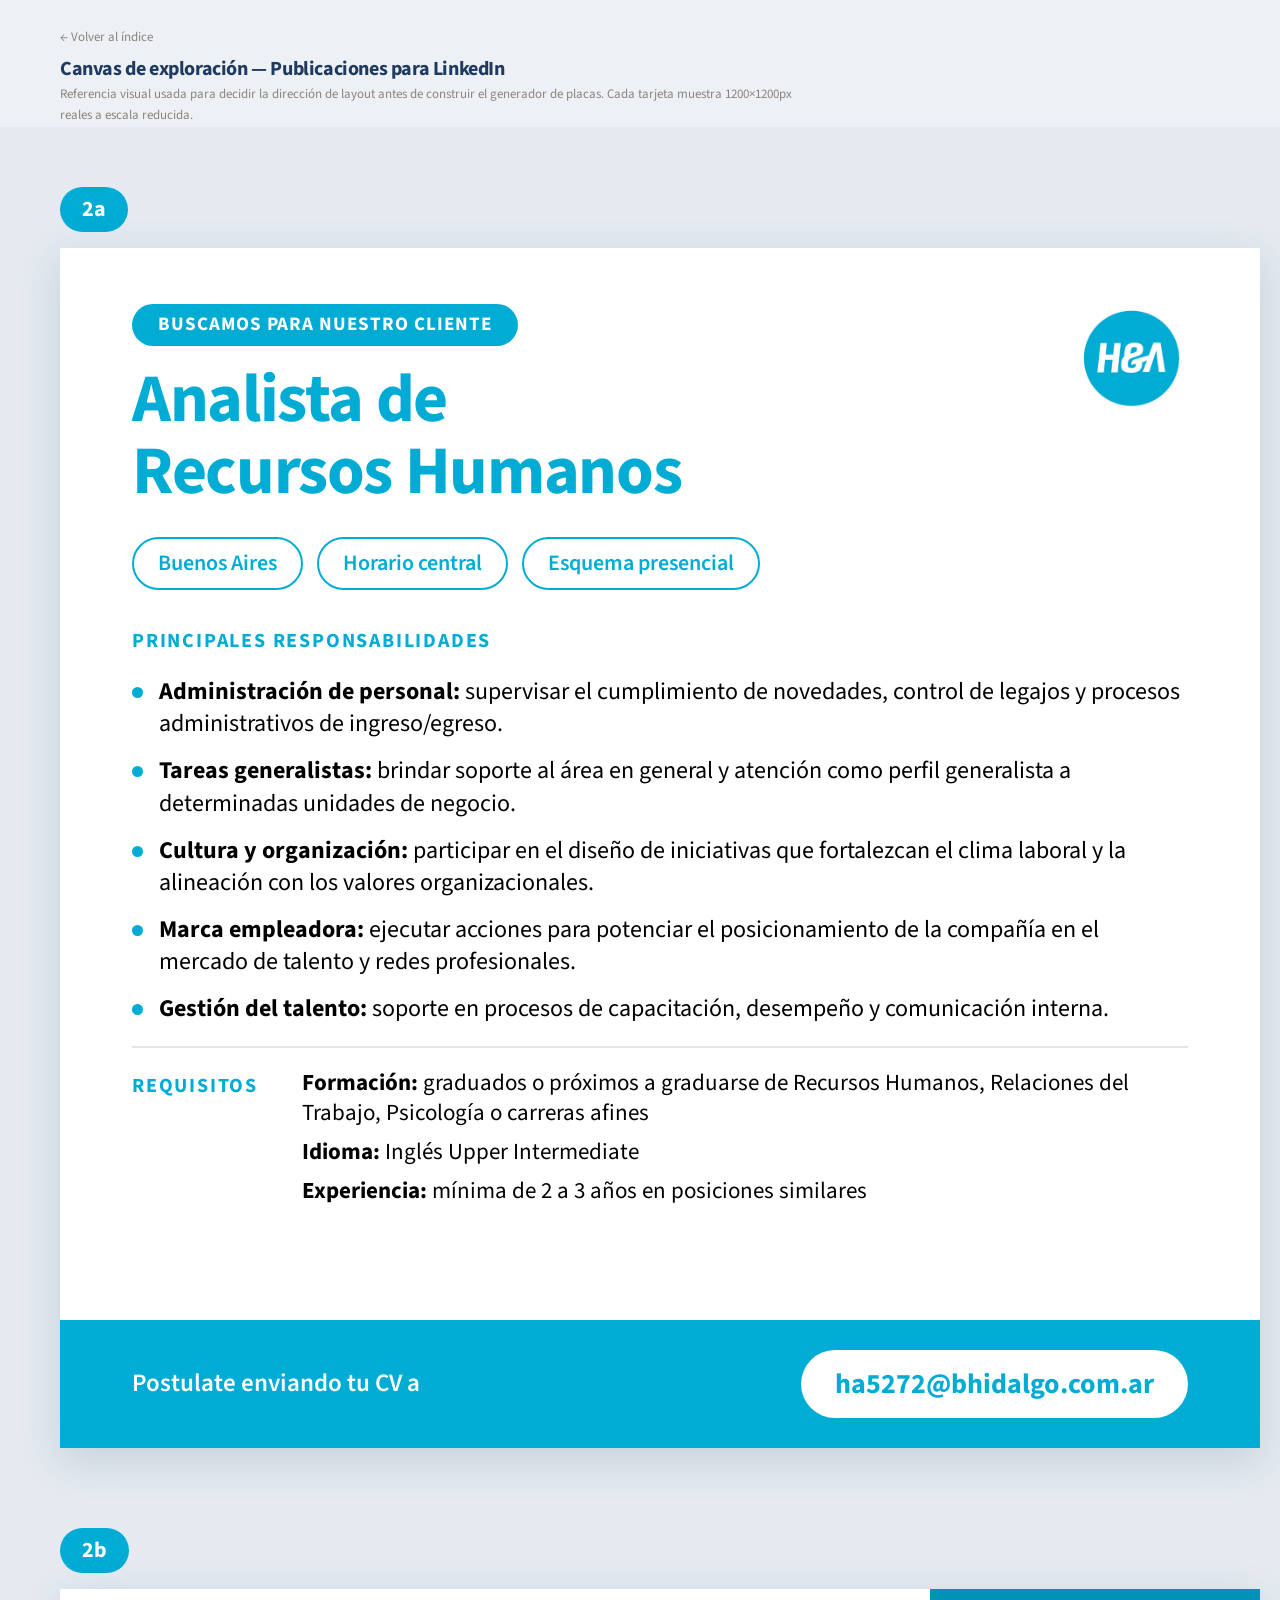
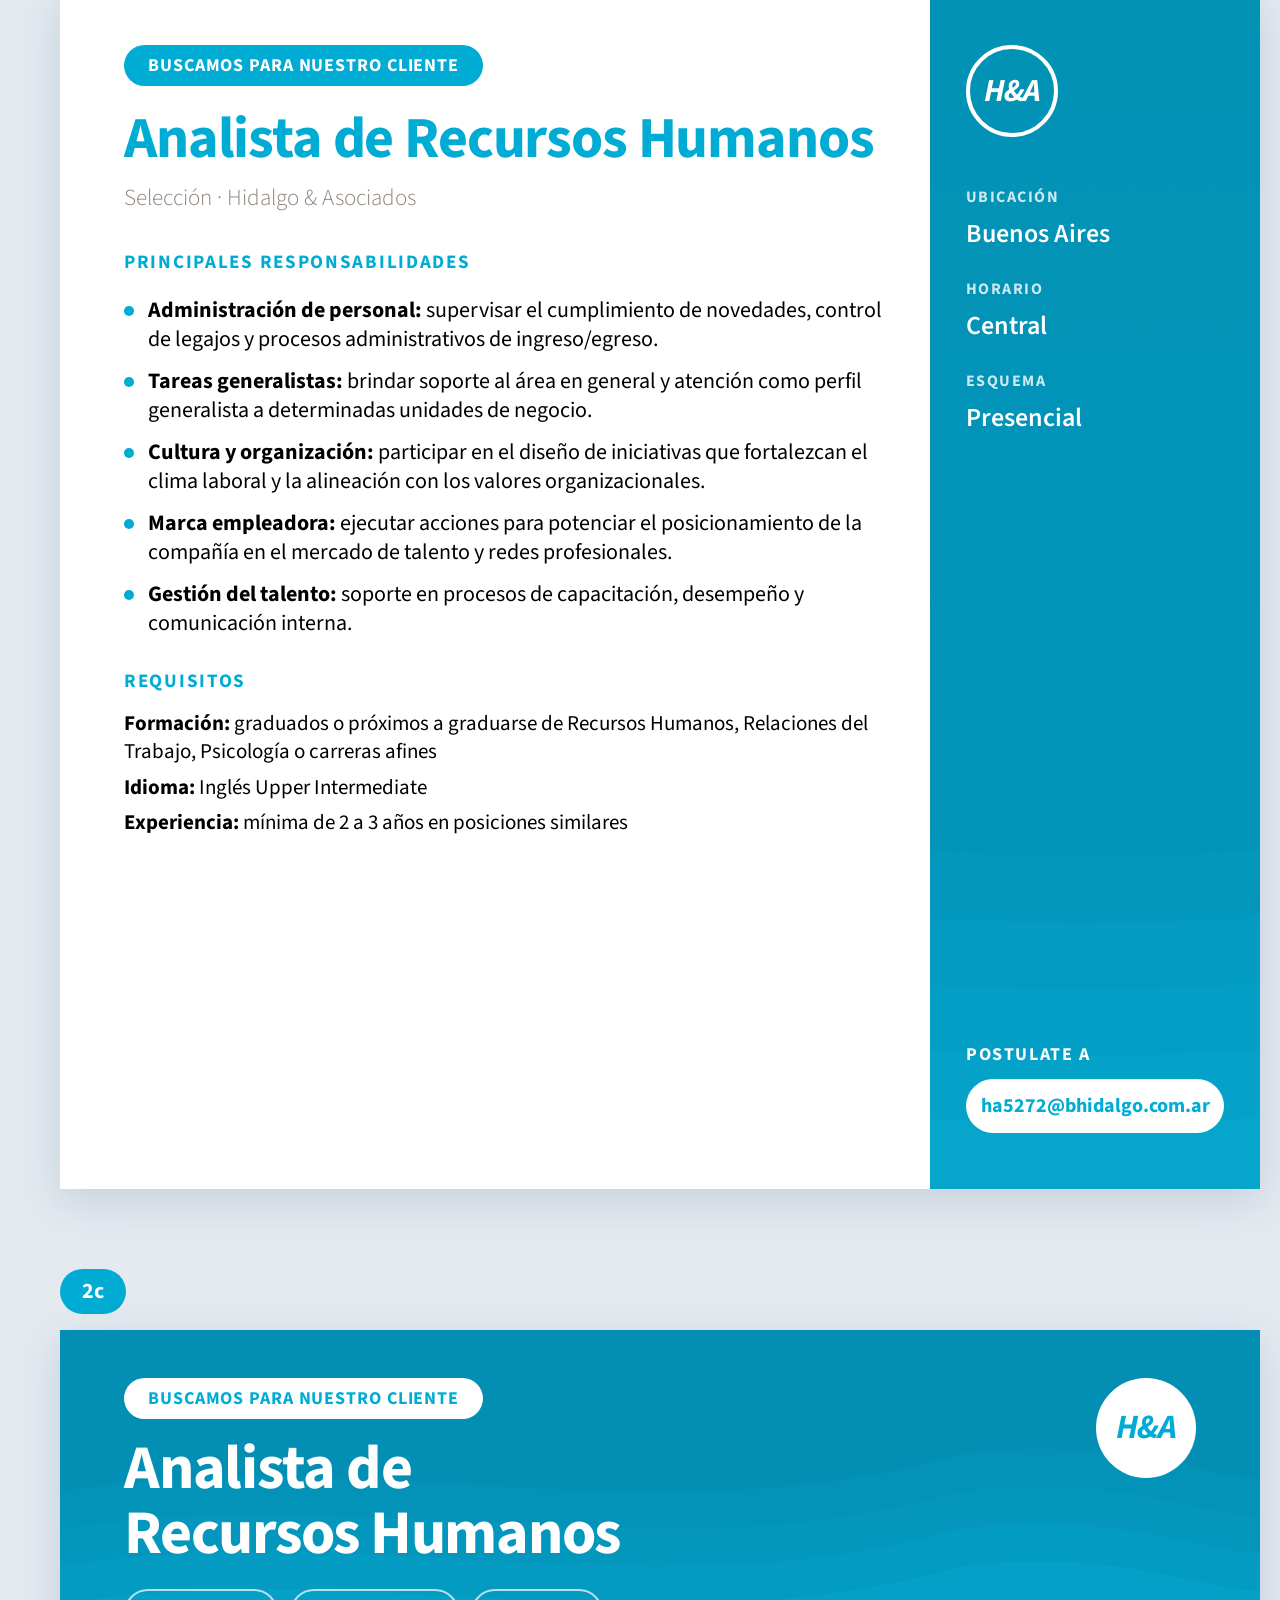
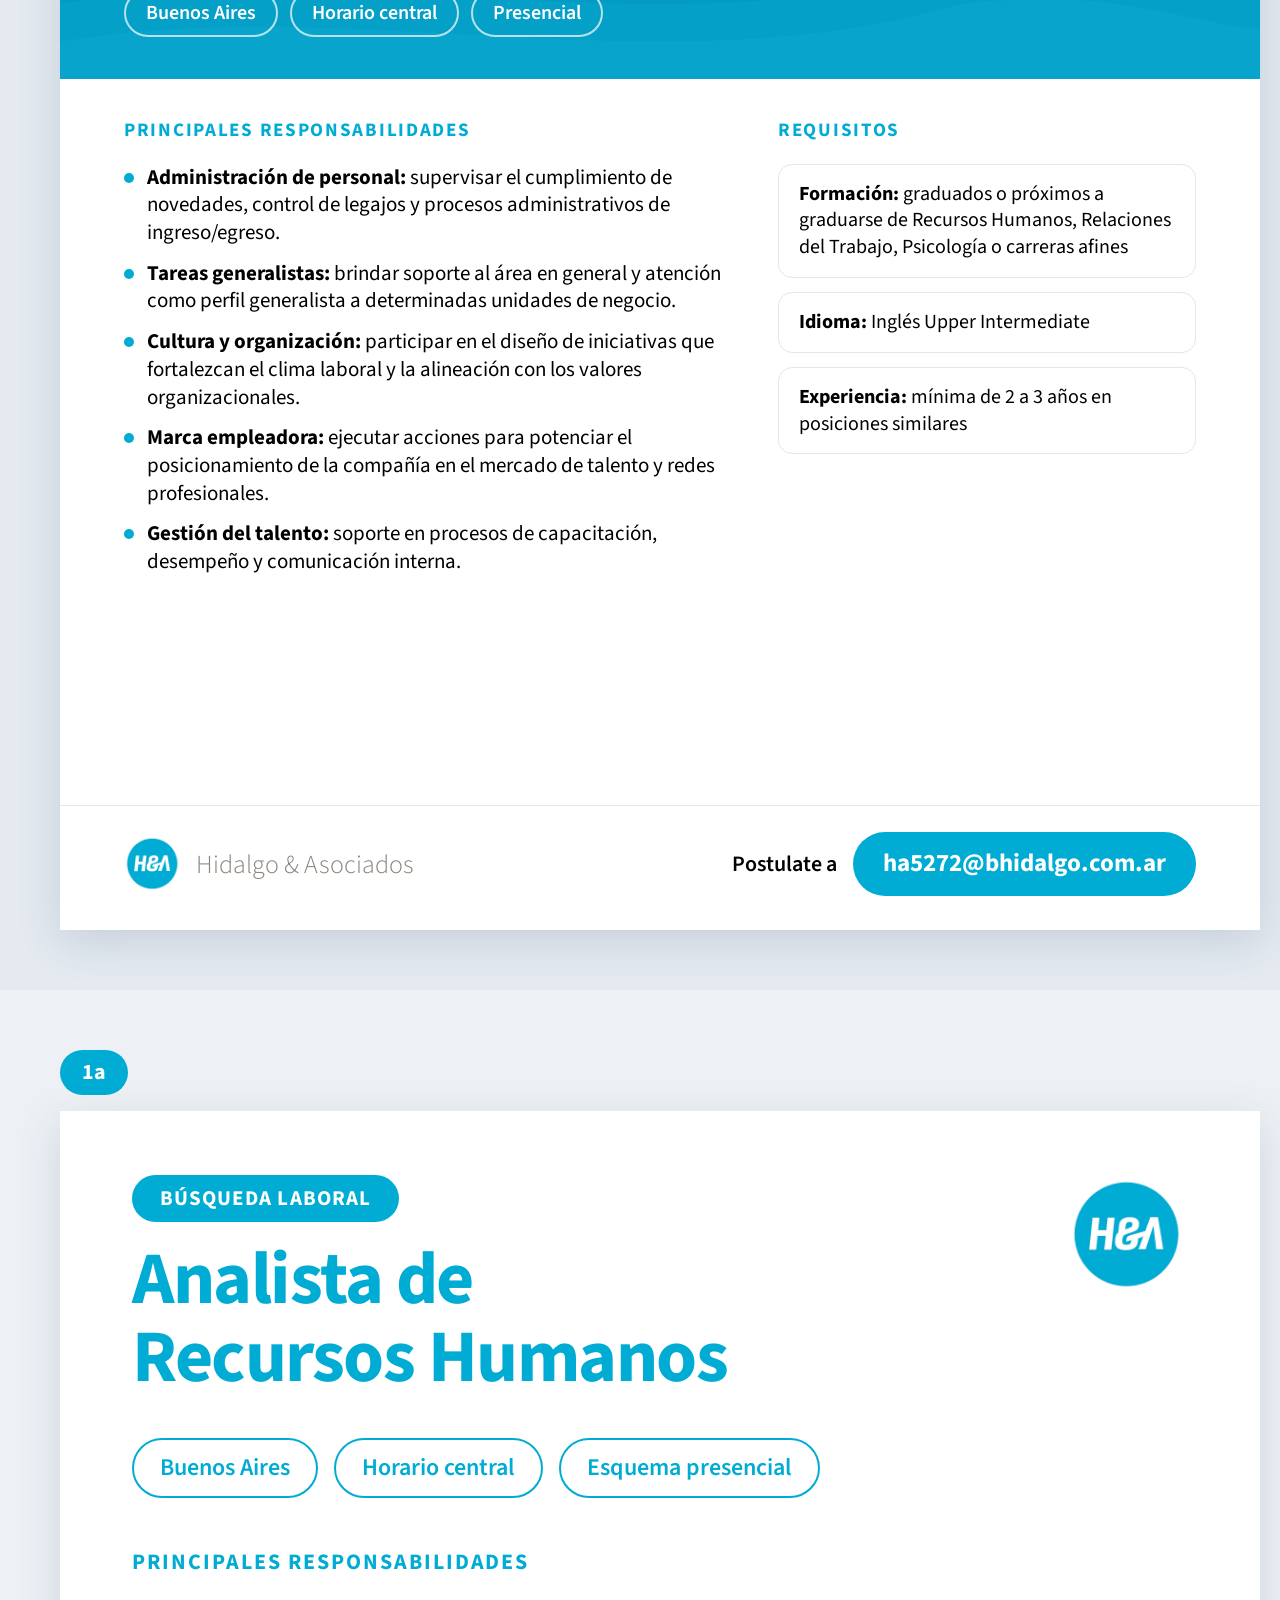
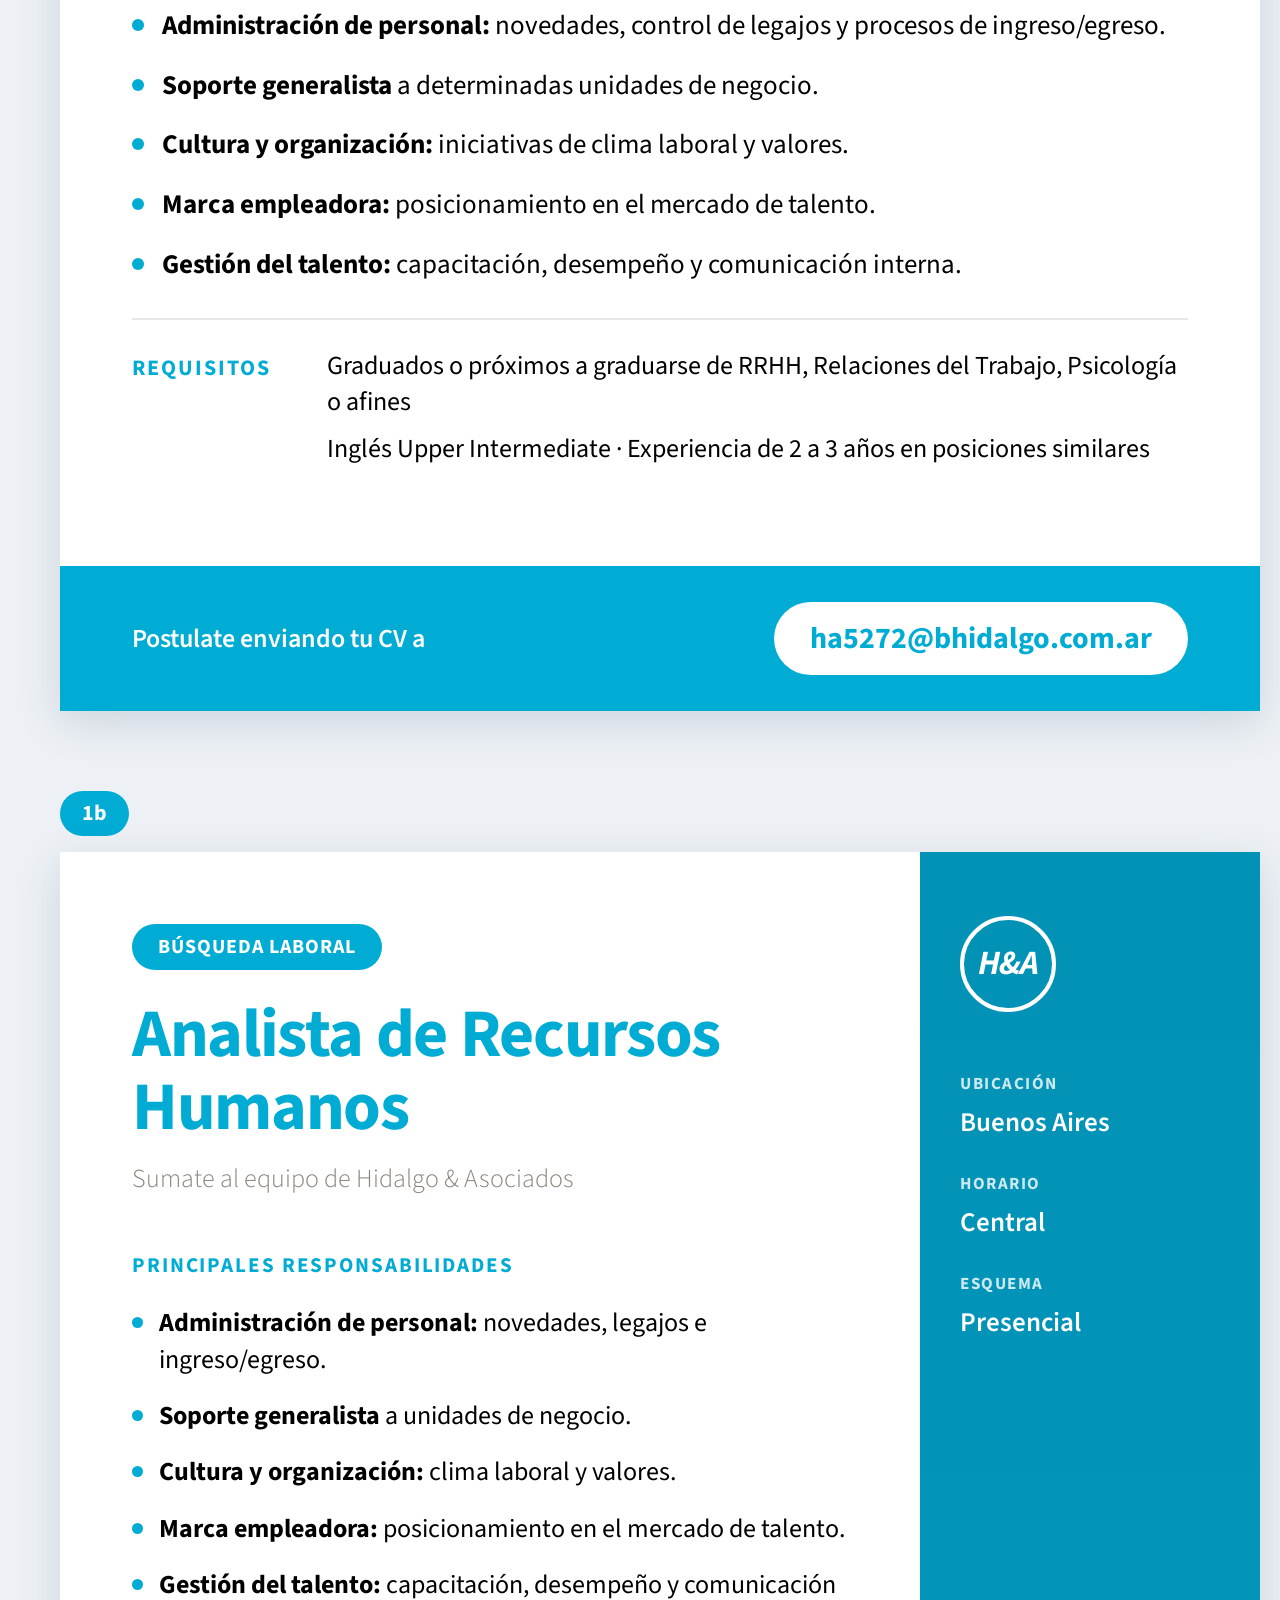
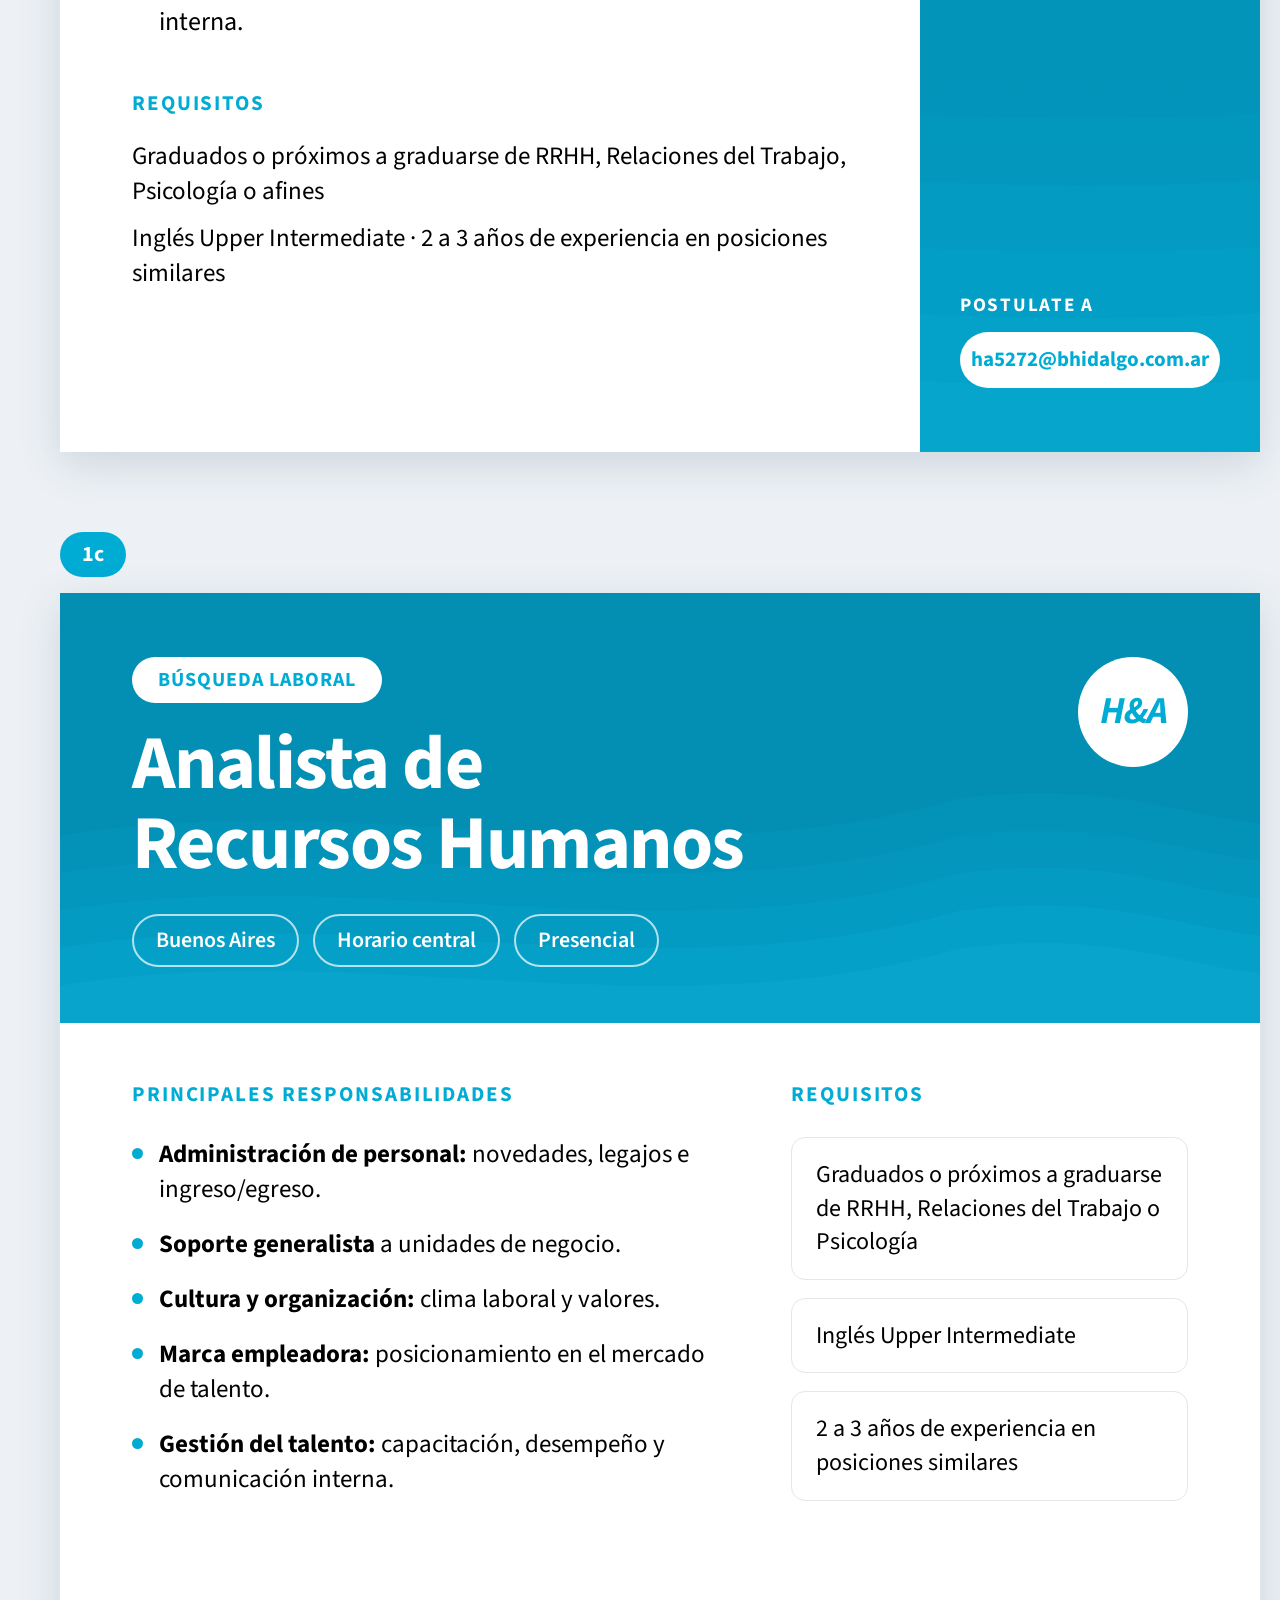
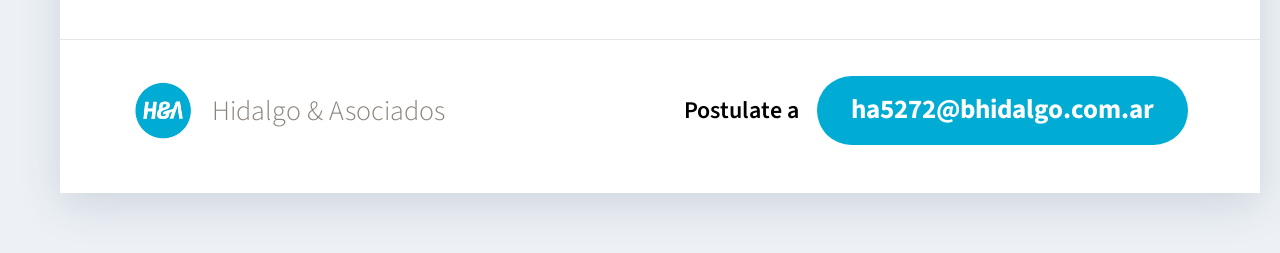
==== publicaciones-linkedin.html @ 6f61292d "Add búsquedas HYA LinkedIn placa generator and design handoff Rebuild the .dc.html design-handoff pr" ====
<!DOCTYPE html>
<html lang="es">
<head>
<meta charset="utf-8">
<meta name="viewport" content="width=device-width, initial-scale=1">
<title>Publicaciones LinkedIn · Referencia visual · Hidalgo &amp; Asociados</title>
<link rel="stylesheet" href="_ds/colors_and_type.css">
<style>
  body { background: #EDF1F5; }
  .page-header { padding: 24px 60px 0 60px; font-family: 'Source Sans Pro', Arial, sans-serif; }
  .page-header a { font-size: 13px; color: #8C837B; text-decoration: none; }
  .page-header a:hover { color: #00ACD4; }
  .page-header h1 { font-size: 20px; font-weight: 700; color: #1E3A5F; margin-top: 10px; }
  .page-header p { font-size: 13px; color: #8C837B; margin-top: 4px; max-width: 760px; }
</style>
</head>
<body>
<div class="page-header">
  <a href="index.html">&larr; Volver al índice</a>
  <h1>Canvas de exploración — Publicaciones para LinkedIn</h1>
  <p>Referencia visual usada para decidir la dirección de layout antes de construir el <a href="generador-de-placas.html">generador de placas</a>. Cada tarjeta muestra 1200×1200px reales a escala reducida.</p>
</div>
<section data-screen-label="Turno 2 — Contenido completo" style="display:flex; flex-wrap:wrap; gap:80px; padding:60px; align-items:flex-start; background:#E4EAF0;">

  <!-- ═══════════ OPCIÓN 2a — Clásica blanca, contenido completo ═══════════ -->
  <div id="2a" style="display:flex; flex-direction:column; gap:16px;">
    <a href="#2a" style="display:inline-flex; align-self:flex-start; background:#00ACD4; color:#FFFFFF; font-family:'Source Sans Pro',Arial,sans-serif; font-weight:700; font-size:22px; padding:6px 22px; border-radius:9999px; text-decoration:none;">2a</a>
    <div data-screen-label="Opción 2a" style="width:1200px; height:1200px; background:#FFFFFF; position:relative; overflow:hidden; font-family:'Source Sans Pro',Arial,sans-serif; box-shadow:0 12px 40px rgba(30,58,95,0.15); display:flex; flex-direction:column;">
      <div style="padding:56px 72px 0 72px; display:flex; justify-content:space-between; align-items:flex-start;">
        <div style="display:flex; flex-direction:column; gap:18px;">
          <div style="display:inline-flex; align-self:flex-start; background:#00ACD4; color:#FFFFFF; border-radius:9999px; padding:7px 26px; font-size:19px; font-weight:700; letter-spacing:0.05em; text-transform:uppercase;">Buscamos para nuestro cliente</div>
          <div style="font-size:68px; font-weight:700; line-height:1.05; letter-spacing:-0.02em; color:#00ACD4;">Analista de<br>Recursos Humanos</div>
        </div>
        <img src="assets/logo-consultora.png" alt="H&amp;A" style="width:110px; height:110px;">
      </div>
      <div style="margin:30px 72px 0 72px; display:flex; gap:14px;">
        <div style="border:2px solid #00ACD4; color:#00ACD4; border-radius:9999px; padding:8px 24px; font-size:22px; font-weight:600;">Buenos Aires</div>
        <div style="border:2px solid #00ACD4; color:#00ACD4; border-radius:9999px; padding:8px 24px; font-size:22px; font-weight:600;">Horario central</div>
        <div style="border:2px solid #00ACD4; color:#00ACD4; border-radius:9999px; padding:8px 24px; font-size:22px; font-weight:600;">Esquema presencial</div>
      </div>
      <div style="flex:1; padding:36px 72px 0 72px; display:flex; flex-direction:column; gap:20px;">
        <div style="font-size:20px; font-weight:700; text-transform:uppercase; letter-spacing:0.09em; color:#00ACD4;">Principales responsabilidades</div>
        <div style="display:flex; flex-direction:column; gap:15px; font-size:24px; line-height:1.34; color:#000000;">
          <div style="display:flex; gap:16px;"><div style="width:11px; height:11px; border-radius:50%; background:#00ACD4; margin-top:11px; flex-shrink:0;"></div><div><strong>Administración de personal:</strong> supervisar el cumplimiento de novedades, control de legajos y procesos administrativos de ingreso/egreso.</div></div>
          <div style="display:flex; gap:16px;"><div style="width:11px; height:11px; border-radius:50%; background:#00ACD4; margin-top:11px; flex-shrink:0;"></div><div><strong>Tareas generalistas:</strong> brindar soporte al área en general y atención como perfil generalista a determinadas unidades de negocio.</div></div>
          <div style="display:flex; gap:16px;"><div style="width:11px; height:11px; border-radius:50%; background:#00ACD4; margin-top:11px; flex-shrink:0;"></div><div><strong>Cultura y organización:</strong> participar en el diseño de iniciativas que fortalezcan el clima laboral y la alineación con los valores organizacionales.</div></div>
          <div style="display:flex; gap:16px;"><div style="width:11px; height:11px; border-radius:50%; background:#00ACD4; margin-top:11px; flex-shrink:0;"></div><div><strong>Marca empleadora:</strong> ejecutar acciones para potenciar el posicionamiento de la compañía en el mercado de talento y redes profesionales.</div></div>
          <div style="display:flex; gap:16px;"><div style="width:11px; height:11px; border-radius:50%; background:#00ACD4; margin-top:11px; flex-shrink:0;"></div><div><strong>Gestión del talento:</strong> soporte en procesos de capacitación, desempeño y comunicación interna.</div></div>
        </div>
        <div style="height:2px; background:#E7E6E6;"></div>
        <div style="display:flex; gap:44px;">
          <div style="font-size:20px; font-weight:700; text-transform:uppercase; letter-spacing:0.09em; color:#00ACD4; padding-top:3px; flex-shrink:0;">Requisitos</div>
          <div style="display:flex; flex-direction:column; gap:8px; font-size:23px; line-height:1.34; color:#000000;">
            <div><strong>Formación:</strong> graduados o próximos a graduarse de Recursos Humanos, Relaciones del Trabajo, Psicología o carreras afines</div>
            <div><strong>Idioma:</strong> Inglés Upper Intermediate</div>
            <div><strong>Experiencia:</strong> mínima de 2 a 3 años en posiciones similares</div>
          </div>
        </div>
      </div>
      <div style="background:#00ACD4; padding:30px 72px; display:flex; justify-content:space-between; align-items:center; margin-top:28px;">
        <div style="color:#FFFFFF; font-size:25px; font-weight:600;">Postulate enviando tu CV a</div>
        <div style="background:#FFFFFF; color:#00ACD4; border-radius:9999px; padding:13px 34px; font-size:28px; font-weight:700;">ha5272@bhidalgo.com.ar</div>
      </div>
    </div>
  </div>

  <!-- ═══════════ OPCIÓN 2b — Panel lateral celeste, contenido completo ═══════════ -->
  <div id="2b" style="display:flex; flex-direction:column; gap:16px;">
    <a href="#2b" style="display:inline-flex; align-self:flex-start; background:#00ACD4; color:#FFFFFF; font-family:'Source Sans Pro',Arial,sans-serif; font-weight:700; font-size:22px; padding:6px 22px; border-radius:9999px; text-decoration:none;">2b</a>
    <div data-screen-label="Opción 2b" style="width:1200px; height:1200px; background:#FFFFFF; position:relative; overflow:hidden; font-family:'Source Sans Pro',Arial,sans-serif; box-shadow:0 12px 40px rgba(30,58,95,0.15); display:flex;">
      <div style="flex:1; padding:56px 48px 52px 64px; display:flex; flex-direction:column;">
        <div style="display:inline-flex; align-self:flex-start; background:#00ACD4; color:#FFFFFF; border-radius:9999px; padding:7px 24px; font-size:18px; font-weight:700; letter-spacing:0.05em; text-transform:uppercase;">Buscamos para nuestro cliente</div>
        <div style="font-size:58px; font-weight:700; line-height:1.08; letter-spacing:-0.02em; color:#00ACD4; margin-top:22px;">Analista de Recursos Humanos</div>
        <div style="font-size:23px; font-weight:300; color:#8C837B; margin-top:10px;">Selección · Hidalgo &amp; Asociados</div>
        <div style="font-size:19px; font-weight:700; text-transform:uppercase; letter-spacing:0.09em; color:#00ACD4; margin-top:34px;">Principales responsabilidades</div>
        <div style="display:flex; flex-direction:column; gap:13px; font-size:22px; line-height:1.32; color:#000000; margin-top:18px;">
          <div style="display:flex; gap:14px;"><div style="width:10px; height:10px; border-radius:50%; background:#00ACD4; margin-top:10px; flex-shrink:0;"></div><div><strong>Administración de personal:</strong> supervisar el cumplimiento de novedades, control de legajos y procesos administrativos de ingreso/egreso.</div></div>
          <div style="display:flex; gap:14px;"><div style="width:10px; height:10px; border-radius:50%; background:#00ACD4; margin-top:10px; flex-shrink:0;"></div><div><strong>Tareas generalistas:</strong> brindar soporte al área en general y atención como perfil generalista a determinadas unidades de negocio.</div></div>
          <div style="display:flex; gap:14px;"><div style="width:10px; height:10px; border-radius:50%; background:#00ACD4; margin-top:10px; flex-shrink:0;"></div><div><strong>Cultura y organización:</strong> participar en el diseño de iniciativas que fortalezcan el clima laboral y la alineación con los valores organizacionales.</div></div>
          <div style="display:flex; gap:14px;"><div style="width:10px; height:10px; border-radius:50%; background:#00ACD4; margin-top:10px; flex-shrink:0;"></div><div><strong>Marca empleadora:</strong> ejecutar acciones para potenciar el posicionamiento de la compañía en el mercado de talento y redes profesionales.</div></div>
          <div style="display:flex; gap:14px;"><div style="width:10px; height:10px; border-radius:50%; background:#00ACD4; margin-top:10px; flex-shrink:0;"></div><div><strong>Gestión del talento:</strong> soporte en procesos de capacitación, desempeño y comunicación interna.</div></div>
        </div>
        <div style="font-size:19px; font-weight:700; text-transform:uppercase; letter-spacing:0.09em; color:#00ACD4; margin-top:30px;">Requisitos</div>
        <div style="display:flex; flex-direction:column; gap:8px; font-size:21px; line-height:1.32; color:#000000; margin-top:14px;">
          <div><strong>Formación:</strong> graduados o próximos a graduarse de Recursos Humanos, Relaciones del Trabajo, Psicología o carreras afines</div>
          <div><strong>Idioma:</strong> Inglés Upper Intermediate</div>
          <div><strong>Experiencia:</strong> mínima de 2 a 3 años en posiciones similares</div>
        </div>
      </div>
      <div style="width:330px; background:#00ACD4; position:relative; display:flex; flex-direction:column; padding:56px 36px; color:#FFFFFF;">
        <div style="position:absolute; inset:0; background-image:url('assets/bg-olas-apiladas.png'); background-size:cover; background-position:center; opacity:0.18;"></div>
        <div style="position:relative; display:flex; flex-direction:column; gap:32px; flex:1;">
          <div style="width:92px; height:92px; border-radius:50%; border:4px solid #FFFFFF; display:flex; align-items:center; justify-content:center; font-weight:700; font-style:italic; font-size:32px; letter-spacing:-1px;">H&amp;A</div>
          <div style="display:flex; flex-direction:column; gap:24px; margin-top:16px;">
            <div><div style="font-size:16px; font-weight:700; text-transform:uppercase; letter-spacing:0.09em; opacity:0.8;">Ubicación</div><div style="font-size:26px; font-weight:600; margin-top:5px;">Buenos Aires</div></div>
            <div><div style="font-size:16px; font-weight:700; text-transform:uppercase; letter-spacing:0.09em; opacity:0.8;">Horario</div><div style="font-size:26px; font-weight:600; margin-top:5px;">Central</div></div>
            <div><div style="font-size:16px; font-weight:700; text-transform:uppercase; letter-spacing:0.09em; opacity:0.8;">Esquema</div><div style="font-size:26px; font-weight:600; margin-top:5px;">Presencial</div></div>
          </div>
          <div style="margin-top:auto; display:flex; flex-direction:column; gap:11px;">
            <div style="font-size:18px; font-weight:700; text-transform:uppercase; letter-spacing:0.09em;">Postulate a</div>
            <div style="background:#FFFFFF; color:#00ACD4; border-radius:9999px; padding:12px 6px; font-size:20px; font-weight:700; text-align:center;">ha5272@bhidalgo.com.ar</div>
          </div>
        </div>
      </div>
    </div>
  </div>

  <!-- ═══════════ OPCIÓN 2c — Hero celeste, contenido completo ═══════════ -->
  <div id="2c" style="display:flex; flex-direction:column; gap:16px;">
    <a href="#2c" style="display:inline-flex; align-self:flex-start; background:#00ACD4; color:#FFFFFF; font-family:'Source Sans Pro',Arial,sans-serif; font-weight:700; font-size:22px; padding:6px 22px; border-radius:9999px; text-decoration:none;">2c</a>
    <div data-screen-label="Opción 2c" style="width:1200px; height:1200px; background:#FFFFFF; position:relative; overflow:hidden; font-family:'Source Sans Pro',Arial,sans-serif; box-shadow:0 12px 40px rgba(30,58,95,0.15); display:flex; flex-direction:column;">
      <div style="background:#00ACD4; position:relative; padding:48px 64px 42px 64px; color:#FFFFFF; overflow:hidden;">
        <div style="position:absolute; inset:0; background-image:url('assets/bg-olas-apiladas.png'); background-size:cover; background-position:center bottom; opacity:0.22;"></div>
        <div style="position:relative; display:flex; justify-content:space-between; align-items:flex-start;">
          <div style="display:flex; flex-direction:column; gap:18px;">
            <div style="display:inline-flex; align-self:flex-start; background:#FFFFFF; color:#00ACD4; border-radius:9999px; padding:7px 24px; font-size:18px; font-weight:700; letter-spacing:0.05em; text-transform:uppercase;">Buscamos para nuestro cliente</div>
            <div style="font-size:62px; font-weight:700; line-height:1.05; letter-spacing:-0.02em;">Analista de<br>Recursos Humanos</div>
            <div style="display:flex; gap:12px; margin-top:4px;">
              <div style="border:2px solid rgba(255,255,255,0.7); border-radius:9999px; padding:7px 20px; font-size:20px; font-weight:600;">Buenos Aires</div>
              <div style="border:2px solid rgba(255,255,255,0.7); border-radius:9999px; padding:7px 20px; font-size:20px; font-weight:600;">Horario central</div>
              <div style="border:2px solid rgba(255,255,255,0.7); border-radius:9999px; padding:7px 20px; font-size:20px; font-weight:600;">Presencial</div>
            </div>
          </div>
          <div style="width:100px; height:100px; border-radius:50%; background:#FFFFFF; display:flex; align-items:center; justify-content:center; color:#00ACD4; font-weight:700; font-style:italic; font-size:34px; letter-spacing:-1px; flex-shrink:0;">H&amp;A</div>
        </div>
      </div>
      <div style="flex:1; padding:38px 64px 0 64px; display:grid; grid-template-columns:1.45fr 1fr; gap:48px;">
        <div>
          <div style="font-size:19px; font-weight:700; text-transform:uppercase; letter-spacing:0.09em; color:#00ACD4;">Principales responsabilidades</div>
          <div style="display:flex; flex-direction:column; gap:13px; font-size:21px; line-height:1.32; color:#000000; margin-top:18px;">
            <div style="display:flex; gap:13px;"><div style="width:10px; height:10px; border-radius:50%; background:#00ACD4; margin-top:9px; flex-shrink:0;"></div><div><strong>Administración de personal:</strong> supervisar el cumplimiento de novedades, control de legajos y procesos administrativos de ingreso/egreso.</div></div>
            <div style="display:flex; gap:13px;"><div style="width:10px; height:10px; border-radius:50%; background:#00ACD4; margin-top:9px; flex-shrink:0;"></div><div><strong>Tareas generalistas:</strong> brindar soporte al área en general y atención como perfil generalista a determinadas unidades de negocio.</div></div>
            <div style="display:flex; gap:13px;"><div style="width:10px; height:10px; border-radius:50%; background:#00ACD4; margin-top:9px; flex-shrink:0;"></div><div><strong>Cultura y organización:</strong> participar en el diseño de iniciativas que fortalezcan el clima laboral y la alineación con los valores organizacionales.</div></div>
            <div style="display:flex; gap:13px;"><div style="width:10px; height:10px; border-radius:50%; background:#00ACD4; margin-top:9px; flex-shrink:0;"></div><div><strong>Marca empleadora:</strong> ejecutar acciones para potenciar el posicionamiento de la compañía en el mercado de talento y redes profesionales.</div></div>
            <div style="display:flex; gap:13px;"><div style="width:10px; height:10px; border-radius:50%; background:#00ACD4; margin-top:9px; flex-shrink:0;"></div><div><strong>Gestión del talento:</strong> soporte en procesos de capacitación, desempeño y comunicación interna.</div></div>
          </div>
        </div>
        <div style="display:flex; flex-direction:column;">
          <div style="font-size:19px; font-weight:700; text-transform:uppercase; letter-spacing:0.09em; color:#00ACD4;">Requisitos</div>
          <div style="display:flex; flex-direction:column; gap:14px; font-size:20px; line-height:1.34; color:#000000; margin-top:18px;">
            <div style="border:1px solid #E7E6E6; border-radius:14px; padding:16px 20px;"><strong>Formación:</strong> graduados o próximos a graduarse de Recursos Humanos, Relaciones del Trabajo, Psicología o carreras afines</div>
            <div style="border:1px solid #E7E6E6; border-radius:14px; padding:16px 20px;"><strong>Idioma:</strong> Inglés Upper Intermediate</div>
            <div style="border:1px solid #E7E6E6; border-radius:14px; padding:16px 20px;"><strong>Experiencia:</strong> mínima de 2 a 3 años en posiciones similares</div>
          </div>
        </div>
      </div>
      <div style="padding:26px 64px 34px 64px; display:flex; justify-content:space-between; align-items:center; border-top:1px solid #E7E6E6; margin-top:28px;">
        <div style="display:flex; align-items:center; gap:14px;">
          <img src="assets/logo-consultora.png" alt="H&amp;A" style="width:58px; height:58px;">
          <div style="font-weight:300; font-size:26px; color:#8C837B;">Hidalgo &amp; Asociados</div>
        </div>
        <div style="display:flex; align-items:center; gap:16px;">
          <div style="font-size:22px; font-weight:600; color:#000000;">Postulate a</div>
          <div style="background:#00ACD4; color:#FFFFFF; border-radius:9999px; padding:13px 30px; font-size:25px; font-weight:700;">ha5272@bhidalgo.com.ar</div>
        </div>
      </div>
    </div>
  </div>

</section>

<section data-screen-label="Turno 1 — Analista de RRHH" style="display:flex; flex-wrap:wrap; gap:80px; padding:60px; align-items:flex-start; background:#EDF1F5;">

  <!-- ═══════════ OPCIÓN 1a — Clásica blanca (Layout L2) ═══════════ -->
  <div id="1a" style="display:flex; flex-direction:column; gap:16px;">
    <a href="#1a" style="display:inline-flex; align-self:flex-start; background:#00ACD4; color:#FFFFFF; font-family:'Source Sans Pro',Arial,sans-serif; font-weight:700; font-size:22px; padding:6px 22px; border-radius:9999px; text-decoration:none;">1a</a>
    <div data-screen-label="Opción 1a" style="width:1200px; height:1200px; background:#FFFFFF; position:relative; overflow:hidden; font-family:'Source Sans Pro',Arial,sans-serif; box-shadow:0 12px 40px rgba(30,58,95,0.15); display:flex; flex-direction:column;">
      <!-- Header -->
      <div style="padding:64px 72px 0 72px; display:flex; justify-content:space-between; align-items:flex-start;">
        <div style="display:flex; flex-direction:column; gap:20px;">
          <div style="display:inline-flex; align-self:flex-start; background:#00ACD4; color:#FFFFFF; border-radius:9999px; padding:8px 28px; font-size:21px; font-weight:700; letter-spacing:0.05em; text-transform:uppercase;">Búsqueda laboral</div>
          <div style="font-size:74px; font-weight:700; line-height:1.05; letter-spacing:-0.02em; color:#00ACD4;">Analista de<br>Recursos Humanos</div>
        </div>
        <img src="assets/logo-consultora.png" alt="H&amp;A" style="width:120px; height:120px;">
      </div>
      <!-- Meta row -->
      <div style="margin:40px 72px 0 72px; display:flex; gap:16px;">
        <div style="border:2px solid #00ACD4; color:#00ACD4; border-radius:9999px; padding:10px 26px; font-size:24px; font-weight:600;">Buenos Aires</div>
        <div style="border:2px solid #00ACD4; color:#00ACD4; border-radius:9999px; padding:10px 26px; font-size:24px; font-weight:600;">Horario central</div>
        <div style="border:2px solid #00ACD4; color:#00ACD4; border-radius:9999px; padding:10px 26px; font-size:24px; font-weight:600;">Esquema presencial</div>
      </div>
      <!-- Body -->
      <div style="flex:1; padding:48px 72px 0 72px; display:flex; flex-direction:column; gap:28px;">
        <div style="font-size:22px; font-weight:700; text-transform:uppercase; letter-spacing:0.09em; color:#00ACD4;">Principales responsabilidades</div>
        <div style="display:flex; flex-direction:column; gap:22px; font-size:27px; line-height:1.4; color:#000000;">
          <div style="display:flex; gap:18px;"><div style="width:12px; height:12px; border-radius:50%; background:#00ACD4; margin-top:12px; flex-shrink:0;"></div><div><strong>Administración de personal:</strong> novedades, control de legajos y procesos de ingreso/egreso.</div></div>
          <div style="display:flex; gap:18px;"><div style="width:12px; height:12px; border-radius:50%; background:#00ACD4; margin-top:12px; flex-shrink:0;"></div><div><strong>Soporte generalista</strong> a determinadas unidades de negocio.</div></div>
          <div style="display:flex; gap:18px;"><div style="width:12px; height:12px; border-radius:50%; background:#00ACD4; margin-top:12px; flex-shrink:0;"></div><div><strong>Cultura y organización:</strong> iniciativas de clima laboral y valores.</div></div>
          <div style="display:flex; gap:18px;"><div style="width:12px; height:12px; border-radius:50%; background:#00ACD4; margin-top:12px; flex-shrink:0;"></div><div><strong>Marca empleadora:</strong> posicionamiento en el mercado de talento.</div></div>
          <div style="display:flex; gap:18px;"><div style="width:12px; height:12px; border-radius:50%; background:#00ACD4; margin-top:12px; flex-shrink:0;"></div><div><strong>Gestión del talento:</strong> capacitación, desempeño y comunicación interna.</div></div>
        </div>
        <div style="height:2px; background:#E7E6E6; margin-top:6px;"></div>
        <div style="display:flex; gap:56px;">
          <div style="font-size:22px; font-weight:700; text-transform:uppercase; letter-spacing:0.09em; color:#00ACD4; padding-top:4px; flex-shrink:0;">Requisitos</div>
          <div style="display:flex; flex-direction:column; gap:10px; font-size:26px; line-height:1.4; color:#000000;">
            <div>Graduados o próximos a graduarse de RRHH, Relaciones del Trabajo, Psicología o afines</div>
            <div>Inglés Upper Intermediate · Experiencia de 2 a 3 años en posiciones similares</div>
          </div>
        </div>
      </div>
      <!-- Footer -->
      <div style="background:#00ACD4; padding:36px 72px; display:flex; justify-content:space-between; align-items:center;">
        <div style="color:#FFFFFF; font-size:26px; font-weight:600;">Postulate enviando tu CV a</div>
        <div style="background:#FFFFFF; color:#00ACD4; border-radius:9999px; padding:14px 36px; font-size:30px; font-weight:700;">ha5272@bhidalgo.com.ar</div>
      </div>
    </div>
  </div>

  <!-- ═══════════ OPCIÓN 1b — Panel lateral celeste (Layout L4) ═══════════ -->
  <div id="1b" style="display:flex; flex-direction:column; gap:16px;">
    <a href="#1b" style="display:inline-flex; align-self:flex-start; background:#00ACD4; color:#FFFFFF; font-family:'Source Sans Pro',Arial,sans-serif; font-weight:700; font-size:22px; padding:6px 22px; border-radius:9999px; text-decoration:none;">1b</a>
    <div data-screen-label="Opción 1b" style="width:1200px; height:1200px; background:#FFFFFF; position:relative; overflow:hidden; font-family:'Source Sans Pro',Arial,sans-serif; box-shadow:0 12px 40px rgba(30,58,95,0.15); display:flex;">
      <!-- Columna contenido -->
      <div style="flex:1; padding:72px 56px 64px 72px; display:flex; flex-direction:column;">
        <div style="display:inline-flex; align-self:flex-start; background:#00ACD4; color:#FFFFFF; border-radius:9999px; padding:8px 26px; font-size:20px; font-weight:700; letter-spacing:0.05em; text-transform:uppercase;">Búsqueda laboral</div>
        <div style="font-size:68px; font-weight:700; line-height:1.08; letter-spacing:-0.02em; color:#00ACD4; margin-top:28px;">Analista de Recursos Humanos</div>
        <div style="font-size:26px; font-weight:300; color:#8C837B; margin-top:14px;">Sumate al equipo de Hidalgo &amp; Asociados</div>
        <div style="font-size:21px; font-weight:700; text-transform:uppercase; letter-spacing:0.09em; color:#00ACD4; margin-top:52px;">Principales responsabilidades</div>
        <div style="display:flex; flex-direction:column; gap:20px; font-size:26px; line-height:1.4; color:#000000; margin-top:24px;">
          <div style="display:flex; gap:16px;"><div style="width:11px; height:11px; border-radius:50%; background:#00ACD4; margin-top:12px; flex-shrink:0;"></div><div><strong>Administración de personal:</strong> novedades, legajos e ingreso/egreso.</div></div>
          <div style="display:flex; gap:16px;"><div style="width:11px; height:11px; border-radius:50%; background:#00ACD4; margin-top:12px; flex-shrink:0;"></div><div><strong>Soporte generalista</strong> a unidades de negocio.</div></div>
          <div style="display:flex; gap:16px;"><div style="width:11px; height:11px; border-radius:50%; background:#00ACD4; margin-top:12px; flex-shrink:0;"></div><div><strong>Cultura y organización:</strong> clima laboral y valores.</div></div>
          <div style="display:flex; gap:16px;"><div style="width:11px; height:11px; border-radius:50%; background:#00ACD4; margin-top:12px; flex-shrink:0;"></div><div><strong>Marca empleadora:</strong> posicionamiento en el mercado de talento.</div></div>
          <div style="display:flex; gap:16px;"><div style="width:11px; height:11px; border-radius:50%; background:#00ACD4; margin-top:12px; flex-shrink:0;"></div><div><strong>Gestión del talento:</strong> capacitación, desempeño y comunicación interna.</div></div>
        </div>
        <div style="font-size:21px; font-weight:700; text-transform:uppercase; letter-spacing:0.09em; color:#00ACD4; margin-top:48px;">Requisitos</div>
        <div style="display:flex; flex-direction:column; gap:12px; font-size:25px; line-height:1.4; color:#000000; margin-top:20px;">
          <div>Graduados o próximos a graduarse de RRHH, Relaciones del Trabajo, Psicología o afines</div>
          <div>Inglés Upper Intermediate · 2 a 3 años de experiencia en posiciones similares</div>
        </div>
      </div>
      <!-- Panel celeste -->
      <div style="width:340px; background:#00ACD4; position:relative; display:flex; flex-direction:column; padding:64px 40px; color:#FFFFFF;">
        <div style="position:absolute; inset:0; background-image:url('assets/bg-olas-apiladas.png'); background-size:cover; background-position:center; opacity:0.18;"></div>
        <div style="position:relative; display:flex; flex-direction:column; gap:36px; flex:1;">
          <div style="width:96px; height:96px; border-radius:50%; border:4px solid #FFFFFF; display:flex; align-items:center; justify-content:center; font-weight:700; font-style:italic; font-size:34px; letter-spacing:-1px;">H&amp;A</div>
          <div style="display:flex; flex-direction:column; gap:28px; margin-top:24px;">
            <div><div style="font-size:17px; font-weight:700; text-transform:uppercase; letter-spacing:0.09em; opacity:0.8;">Ubicación</div><div style="font-size:27px; font-weight:600; margin-top:6px;">Buenos Aires</div></div>
            <div><div style="font-size:17px; font-weight:700; text-transform:uppercase; letter-spacing:0.09em; opacity:0.8;">Horario</div><div style="font-size:27px; font-weight:600; margin-top:6px;">Central</div></div>
            <div><div style="font-size:17px; font-weight:700; text-transform:uppercase; letter-spacing:0.09em; opacity:0.8;">Esquema</div><div style="font-size:27px; font-weight:600; margin-top:6px;">Presencial</div></div>
          </div>
          <div style="margin-top:auto; display:flex; flex-direction:column; gap:12px;">
            <div style="font-size:19px; font-weight:700; text-transform:uppercase; letter-spacing:0.09em;">Postulate a</div>
            <div style="background:#FFFFFF; color:#00ACD4; border-radius:9999px; padding:12px 8px; font-size:21px; font-weight:700; text-align:center;">ha5272@bhidalgo.com.ar</div>
          </div>
        </div>
      </div>
    </div>
  </div>

  <!-- ═══════════ OPCIÓN 1c — Portada celeste full (Layout L1) ═══════════ -->
  <div id="1c" style="display:flex; flex-direction:column; gap:16px;">
    <a href="#1c" style="display:inline-flex; align-self:flex-start; background:#00ACD4; color:#FFFFFF; font-family:'Source Sans Pro',Arial,sans-serif; font-weight:700; font-size:22px; padding:6px 22px; border-radius:9999px; text-decoration:none;">1c</a>
    <div data-screen-label="Opción 1c" style="width:1200px; height:1200px; background:#FFFFFF; position:relative; overflow:hidden; font-family:'Source Sans Pro',Arial,sans-serif; box-shadow:0 12px 40px rgba(30,58,95,0.15); display:flex; flex-direction:column;">
      <!-- Hero celeste -->
      <div style="background:#00ACD4; position:relative; padding:64px 72px 56px 72px; color:#FFFFFF; overflow:hidden;">
        <div style="position:absolute; inset:0; background-image:url('assets/bg-olas-apiladas.png'); background-size:cover; background-position:center bottom; opacity:0.22;"></div>
        <div style="position:relative; display:flex; justify-content:space-between; align-items:flex-start;">
          <div style="display:flex; flex-direction:column; gap:22px;">
            <div style="display:inline-flex; align-self:flex-start; background:#FFFFFF; color:#00ACD4; border-radius:9999px; padding:8px 26px; font-size:20px; font-weight:700; letter-spacing:0.05em; text-transform:uppercase;">Búsqueda laboral</div>
            <div style="font-size:76px; font-weight:700; line-height:1.05; letter-spacing:-0.02em;">Analista de<br>Recursos Humanos</div>
            <div style="display:flex; gap:14px; margin-top:8px;">
              <div style="border:2px solid rgba(255,255,255,0.7); border-radius:9999px; padding:8px 22px; font-size:22px; font-weight:600;">Buenos Aires</div>
              <div style="border:2px solid rgba(255,255,255,0.7); border-radius:9999px; padding:8px 22px; font-size:22px; font-weight:600;">Horario central</div>
              <div style="border:2px solid rgba(255,255,255,0.7); border-radius:9999px; padding:8px 22px; font-size:22px; font-weight:600;">Presencial</div>
            </div>
          </div>
          <div style="width:110px; height:110px; border-radius:50%; background:#FFFFFF; display:flex; align-items:center; justify-content:center; color:#00ACD4; font-weight:700; font-style:italic; font-size:38px; letter-spacing:-1px; flex-shrink:0;">H&amp;A</div>
        </div>
      </div>
      <!-- Cuerpo dos columnas -->
      <div style="flex:1; padding:56px 72px 0 72px; display:grid; grid-template-columns:1.5fr 1fr; gap:64px;">
        <div>
          <div style="font-size:21px; font-weight:700; text-transform:uppercase; letter-spacing:0.09em; color:#00ACD4;">Principales responsabilidades</div>
          <div style="display:flex; flex-direction:column; gap:20px; font-size:25px; line-height:1.4; color:#000000; margin-top:26px;">
            <div style="display:flex; gap:16px;"><div style="width:11px; height:11px; border-radius:50%; background:#00ACD4; margin-top:11px; flex-shrink:0;"></div><div><strong>Administración de personal:</strong> novedades, legajos e ingreso/egreso.</div></div>
            <div style="display:flex; gap:16px;"><div style="width:11px; height:11px; border-radius:50%; background:#00ACD4; margin-top:11px; flex-shrink:0;"></div><div><strong>Soporte generalista</strong> a unidades de negocio.</div></div>
            <div style="display:flex; gap:16px;"><div style="width:11px; height:11px; border-radius:50%; background:#00ACD4; margin-top:11px; flex-shrink:0;"></div><div><strong>Cultura y organización:</strong> clima laboral y valores.</div></div>
            <div style="display:flex; gap:16px;"><div style="width:11px; height:11px; border-radius:50%; background:#00ACD4; margin-top:11px; flex-shrink:0;"></div><div><strong>Marca empleadora:</strong> posicionamiento en el mercado de talento.</div></div>
            <div style="display:flex; gap:16px;"><div style="width:11px; height:11px; border-radius:50%; background:#00ACD4; margin-top:11px; flex-shrink:0;"></div><div><strong>Gestión del talento:</strong> capacitación, desempeño y comunicación interna.</div></div>
          </div>
        </div>
        <div style="display:flex; flex-direction:column;">
          <div style="font-size:21px; font-weight:700; text-transform:uppercase; letter-spacing:0.09em; color:#00ACD4;">Requisitos</div>
          <div style="display:flex; flex-direction:column; gap:18px; font-size:24px; line-height:1.4; color:#000000; margin-top:26px;">
            <div style="border:1px solid #E7E6E6; border-radius:14px; padding:20px 24px;">Graduados o próximos a graduarse de RRHH, Relaciones del Trabajo o Psicología</div>
            <div style="border:1px solid #E7E6E6; border-radius:14px; padding:20px 24px;">Inglés Upper Intermediate</div>
            <div style="border:1px solid #E7E6E6; border-radius:14px; padding:20px 24px;">2 a 3 años de experiencia en posiciones similares</div>
          </div>
        </div>
      </div>
      <!-- Footer -->
      <div style="padding:36px 72px 48px 72px; display:flex; justify-content:space-between; align-items:center; border-top:1px solid #E7E6E6; margin-top:40px;">
        <div style="display:flex; align-items:center; gap:16px;">
          <img src="assets/logo-consultora.png" alt="H&amp;A" style="width:64px; height:64px;">
          <div style="font-weight:300; font-size:28px; color:#8C837B;">Hidalgo &amp; Asociados</div>
        </div>
        <div style="display:flex; align-items:center; gap:18px;">
          <div style="font-size:24px; font-weight:600; color:#000000;">Postulate a</div>
          <div style="background:#00ACD4; color:#FFFFFF; border-radius:9999px; padding:14px 34px; font-size:27px; font-weight:700;">ha5272@bhidalgo.com.ar</div>
        </div>
      </div>
    </div>
  </div>

</section>
</body>
</html>
---- _ds/colors_and_type.css ----
/**
 * Hidalgo & Asociados — Design System Tokens
 * colors_and_type.css
 * Versión: 2.0 — Mayo 2026
 *
 * Uso:
 *   <link rel="stylesheet" href="colors_and_type.css">
 *   <link href="https://fonts.googleapis.com/css2?family=Source+Sans+Pro:wght@300;400;600;700&display=swap" rel="stylesheet">
 */

/* ═══════════════════════════════════════════════════
   0. GOOGLE FONTS IMPORT
   ═══════════════════════════════════════════════════ */
@import url('https://fonts.googleapis.com/css2?family=Source+Sans+Pro:ital,wght@0,300;0,400;0,600;0,700;1,300;1,400&display=swap');

/* Fuentes de producto para herramientas web internas (§10): DM Serif Display + Plus Jakarta Sans */
@import url('https://fonts.googleapis.com/css2?family=DM+Serif+Display:ital@0;1&family=Plus+Jakarta+Sans:ital,wght@0,400;0,500;0,600;0,700;0,800;1,400&display=swap');

/* Sistema de herramientas web internas de Payroll (tokens + dark mode) */
@import url('tools.css');

/* ═══════════════════════════════════════════════════
   1. BASE TOKENS
   ═══════════════════════════════════════════════════ */
:root {

  /* ─── Brand Colors ─── */
  --hya-celeste:        #00ACD4;   /* Celeste H&A primario — ancla visual */
  --hya-celeste-dark:   #0090B4;   /* Hover/active del celeste */
  --hya-celeste-deeper: #007896;   /* Pressed / extra contrast */
  --hya-celeste-dim:    rgba(0, 172, 212, 0.12);
  --hya-celeste-glow:   rgba(0, 172, 212, 0.25);
  --hya-celeste-border: rgba(0, 172, 212, 0.30);

  --hya-gris:           #8C837B;   /* Gris cálido wordmark */
  --hya-gris-light:     #B0A8A2;   /* Gris claro muted */
  --hya-negro:          #000000;   /* Cuerpo texto */
  --hya-blanco:         #FFFFFF;   /* Fondos, negativos */
  --hya-off:            #F4F7FA;   /* Off-white para fondos de app */
  --hya-border:         #E7E6E6;   /* Borde estándar */
  --hya-border-soft:    #EEF3F8;   /* Borde sutil */

  /* ─── Extended Digital Palette (portal interno) ─── */
  --hya-navy:           #1E3A5F;   /* Navy primario para headers oscuros */
  --hya-navy-deep:      #0F2133;   /* Navy profundo */
  --hya-navy-mid:       #2A4F7A;   /* Navy intermedio */
  --hya-text-1:         #1E3A5F;   /* Texto principal digital */
  --hya-text-2:         #4A6080;   /* Texto secundario digital */
  --hya-text-3:         #8FA3BA;   /* Texto terciario / placeholder */

  /* ─── Service Logo Colors (área-specific, NOT brand colors) ─── */
  --hya-payroll:        #5CB85C;   /* Payroll y Administración */
  --hya-seleccion:      #7B2FBE;   /* Selección */
  --hya-coaching:       #F59E0B;   /* Transición de Carrera y Coaching */
  --hya-eventual:       #E85518;   /* Personal Eventual */

  /* ─── Vendor Colors (solo en slides dedicadas al vendor) ─── */
  --vendor-monday:      #6161FF;   /* monday.com */
  --vendor-monday-dark: #2C2C83;
  --vendor-monday-bg:   #F2F3FE;

  /* ─── Semantic Roles ─── */
  --color-primary:         var(--hya-celeste);
  --color-primary-hover:   var(--hya-celeste-dark);
  --color-primary-active:  var(--hya-celeste-deeper);
  --color-primary-dim:     var(--hya-celeste-dim);

  --color-text:            var(--hya-negro);
  --color-text-muted:      var(--hya-gris);
  --color-text-light:      var(--hya-gris-light);
  --color-bg:              var(--hya-blanco);
  --color-bg-subtle:       var(--hya-off);
  --color-surface:         var(--hya-blanco);
  --color-border:          var(--hya-border);
  --color-link:            var(--hya-celeste);
  --color-link-hover:      var(--hya-celeste-dark);

  --color-heading:         var(--hya-celeste);
  --color-wordmark:        var(--hya-gris);

  /* ─── Status Colors (para apps internas) ─── */
  --color-success:      #22C55E;
  --color-success-dim:  rgba(34, 197, 94, 0.1);
  --color-warning:      #F59E0B;
  --color-warning-dim:  rgba(245, 158, 11, 0.12);
  --color-error:        #E85518;
  --color-error-dim:    rgba(232, 85, 24, 0.1);
  --color-info:         var(--hya-celeste);
  --color-info-dim:     var(--hya-celeste-dim);

  /* ═══════════════════════════════════════════════════
     2. TYPOGRAPHY
     ═══════════════════════════════════════════════════ */

  /* ─── Font Families ─── */
  --font:           'Source Sans Pro', Arial, Helvetica, sans-serif;
  --font-fallback:  Arial, Helvetica, sans-serif;
  /* Internal digital products only: */
  --font-digital:   'Plus Jakarta Sans', 'Source Sans Pro', system-ui, sans-serif;
  --font-display:   'DM Serif Display', Georgia, serif;

  /* ─── Font Weights ─── */
  --fw-light:       300;   /* @kind font */
  --fw-regular:     400;   /* @kind font */
  --fw-semibold:    600;   /* @kind font */
  --fw-bold:        700;   /* @kind font */

  /* ─── Font Sizes — PPT / Large Format (base 16px) ─── */
  --text-xs:        11px;
  --text-sm:        13px;
  --text-base:      16px;
  --text-lg:        18px;
  --text-xl:        20px;
  --text-2xl:       24px;
  --text-3xl:       32px;
  --text-4xl:       40px;
  --text-5xl:       56px;

  /* ─── Line Heights ─── */
  --lh-tight:       1.1;    /* @kind other */
  --lh-snug:        1.3;    /* @kind other */
  --lh-normal:      1.5;    /* @kind other */
  --lh-relaxed:     1.65;   /* @kind other */

  /* ─── Letter Spacing ─── */
  --ls-tight:       -0.02em;   /* @kind other */
  --ls-normal:      0;         /* @kind other */
  --ls-wide:        0.05em;    /* @kind other */
  --ls-wider:       0.09em;    /* @kind other */
  --ls-widest:      0.12em;    /* @kind other */

  /* ═══════════════════════════════════════════════════
     3. SPACING
     ═══════════════════════════════════════════════════ */
  --sp-0:    0px;
  --sp-1:    4px;
  --sp-2:    8px;
  --sp-3:    12px;
  --sp-4:    16px;
  --sp-5:    20px;
  --sp-6:    24px;
  --sp-8:    32px;
  --sp-10:   40px;
  --sp-12:   48px;
  --sp-16:   64px;
  --sp-20:   80px;
  --sp-24:   96px;

  /* ═══════════════════════════════════════════════════
     4. BORDER RADII
     ═══════════════════════════════════════════════════ */
  --r-xs:    4px;
  --r-sm:    8px;
  --r:       14px;
  --r-lg:    20px;
  --r-xl:    28px;
  --r-full:  9999px;   /* Pills, círculos */

  /* ═══════════════════════════════════════════════════
     5. SHADOWS
     ═══════════════════════════════════════════════════ */
  --sh-sm:   0 1px 4px rgba(30, 58, 95, 0.07);
  --sh:      0 4px 16px rgba(30, 58, 95, 0.10);
  --sh-lg:   0 12px 40px rgba(30, 58, 95, 0.15);
  --sh-xl:   0 20px 60px rgba(30, 58, 95, 0.20);
  --sh-celeste: 0 8px 28px rgba(0, 172, 212, 0.20);

  /* ═══════════════════════════════════════════════════
     6. ANIMATION
     ═══════════════════════════════════════════════════ */
  --ease:    cubic-bezier(.4, 0, .2, 1);   /* @kind other */
  --t:       0.22s;                        /* @kind other */
  --t-slow:  0.35s;                        /* @kind other */
}

/* ═══════════════════════════════════════════════════
   7. BASE STYLES
   ═══════════════════════════════════════════════════ */
*, *::before, *::after {
  box-sizing: border-box;
  margin: 0;
  padding: 0;
}

body {
  font-family: var(--font);
  font-size: var(--text-base);
  font-weight: var(--fw-regular);
  line-height: var(--lh-normal);
  color: var(--color-text);
  background: var(--color-bg);
  -webkit-font-smoothing: antialiased;
  text-rendering: optimizeLegibility;
}

a {
  color: var(--color-link);
  text-decoration: none;
  transition: color var(--t) var(--ease);
}
a:hover { color: var(--color-link-hover); }

/* ═══════════════════════════════════════════════════
   8. TYPOGRAPHY SCALE
   ═══════════════════════════════════════════════════ */
h1, .h1 {
  font-family: var(--font);
  font-size: var(--text-5xl);
  font-weight: var(--fw-bold);
  line-height: var(--lh-tight);
  letter-spacing: var(--ls-tight);
  color: var(--color-heading);
}

h2, .h2 {
  font-family: var(--font);
  font-size: var(--text-3xl);
  font-weight: var(--fw-bold);
  line-height: var(--lh-snug);
  color: var(--color-heading);
}

h3, .h3 {
  font-size: var(--text-2xl);
  font-weight: var(--fw-semibold);
  line-height: var(--lh-snug);
  color: var(--color-heading);
}

h4, .h4 {
  font-size: var(--text-xl);
  font-weight: var(--fw-semibold);
  color: var(--color-heading);
}

p {
  font-size: var(--text-base);
  line-height: var(--lh-relaxed);
  color: var(--color-text);
  text-wrap: pretty;
}

.text-muted {
  color: var(--color-text-muted);
}

.text-light {
  font-weight: var(--fw-light);
  color: var(--color-wordmark);
}

.wordmark {
  font-weight: var(--fw-light);
  font-size: var(--text-xl);
  color: var(--color-wordmark);
  letter-spacing: var(--ls-normal);
}

.label {
  font-size: var(--text-xs);
  font-weight: var(--fw-bold);
  text-transform: uppercase;
  letter-spacing: var(--ls-wider);
  color: var(--color-primary);
}

/* ═══════════════════════════════════════════════════
   9. LOGO — Isotipo fallback CSS
   ═══════════════════════════════════════════════════ */
.hya-iso {
  border-radius: var(--r-full);
  background: var(--hya-celeste);
  display: inline-flex;
  align-items: center;
  justify-content: center;
  color: var(--hya-blanco);
  font-family: var(--font);
  font-weight: var(--fw-bold);
  letter-spacing: -0.5px;
  flex-shrink: 0;
}
.hya-iso--sm  { width: 36px;  height: 36px;  font-size: 14px; }
.hya-iso--md  { width: 48px;  height: 48px;  font-size: 18px; }
.hya-iso--lg  { width: 64px;  height: 64px;  font-size: 24px; }
.hya-iso--xl  { width: 96px;  height: 96px;  font-size: 36px; letter-spacing: -1px; }

.hya-logo-wordmark {
  display: inline-flex;
  align-items: center;
  gap: 12px;
}

/* ═══════════════════════════════════════════════════
   10. CAPSULE (decorative element)
   ═══════════════════════════════════════════════════ */
.hya-capsule {
  display: inline-flex;
  align-items: center;
  background: var(--hya-celeste);
  color: var(--hya-blanco);
  border-radius: var(--r-full);
  padding: 4px 16px;
  font-size: var(--text-sm);
  font-weight: var(--fw-bold);
  letter-spacing: var(--ls-wide);
  text-transform: uppercase;
}

/* ═══════════════════════════════════════════════════
   11. HEADER ESTÁNDAR
   ═══════════════════════════════════════════════════ */
.hya-header {
  background: var(--hya-blanco);
  padding: 20px 40px;
  display: flex;
  align-items: center;
  justify-content: space-between;
  font-family: var(--font);
  border-bottom: 1px solid var(--hya-border);
}

/* ═══════════════════════════════════════════════════
   12. FOOTER ESTÁNDAR
   ═══════════════════════════════════════════════════ */
.hya-footer {
  background: var(--hya-blanco);
  border-top: 1px solid var(--hya-border);
  padding: 32px 40px;
  color: var(--hya-gris);
  font-family: var(--font);
  font-size: var(--text-sm);
}

/* ═══════════════════════════════════════════════════
   13. PRIVACY NOTICE (obligatorio en HTML interactivos)
   ═══════════════════════════════════════════════════ */
.hya-privacy-notice {
  background: #FFF8E1;
  border-left: 4px solid var(--hya-celeste);
  padding: 12px 16px;
  margin: 16px 0;
  font-family: var(--font);
  font-size: var(--text-sm);
  color: #5D4037;
}
.hya-privacy-notice strong { color: var(--hya-celeste); }

/* ═══════════════════════════════════════════════════
   14. PRINT / PDF OVERRIDES
   ═══════════════════════════════════════════════════ */
@media print {
  body { font-size: 11pt; line-height: 1.4; }
  h1 { font-size: 18pt; }
  h2 { font-size: 14pt; }
  h3 { font-size: 12pt; }
  a { color: var(--hya-celeste); }
}
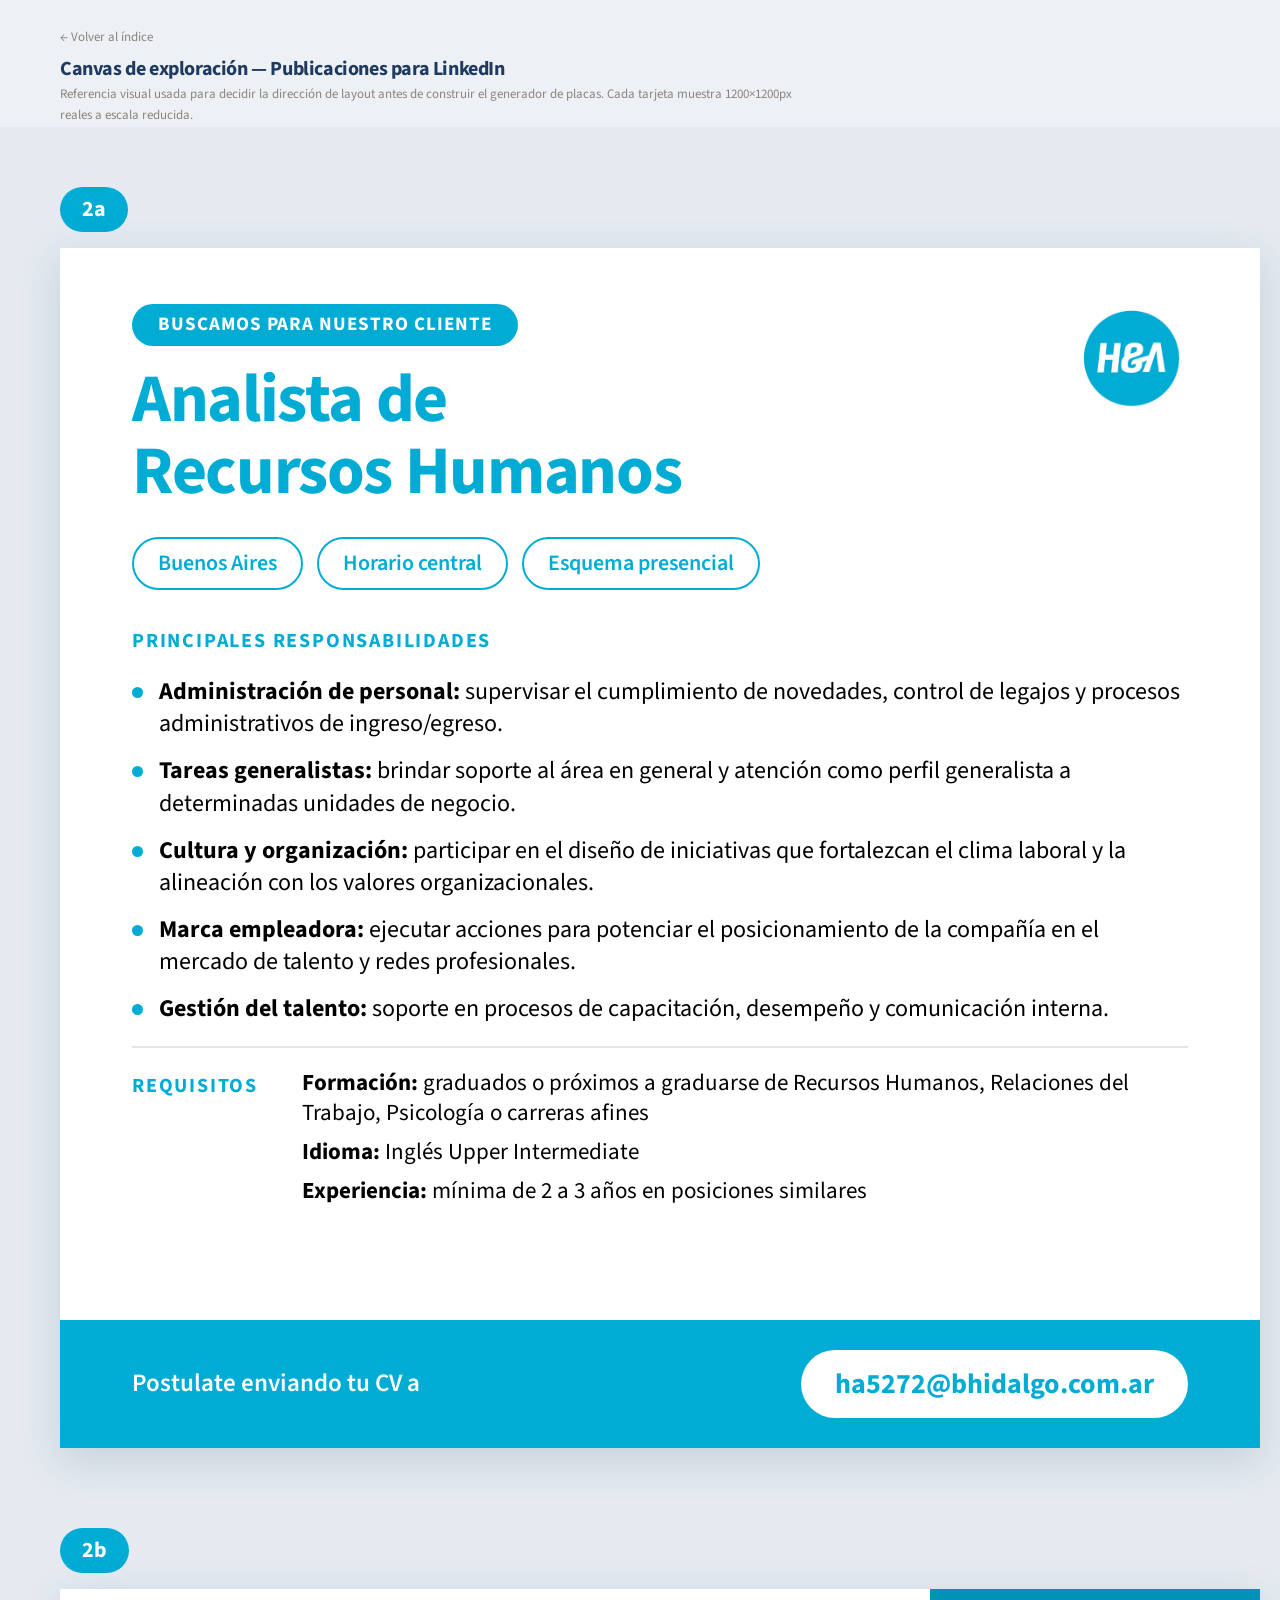
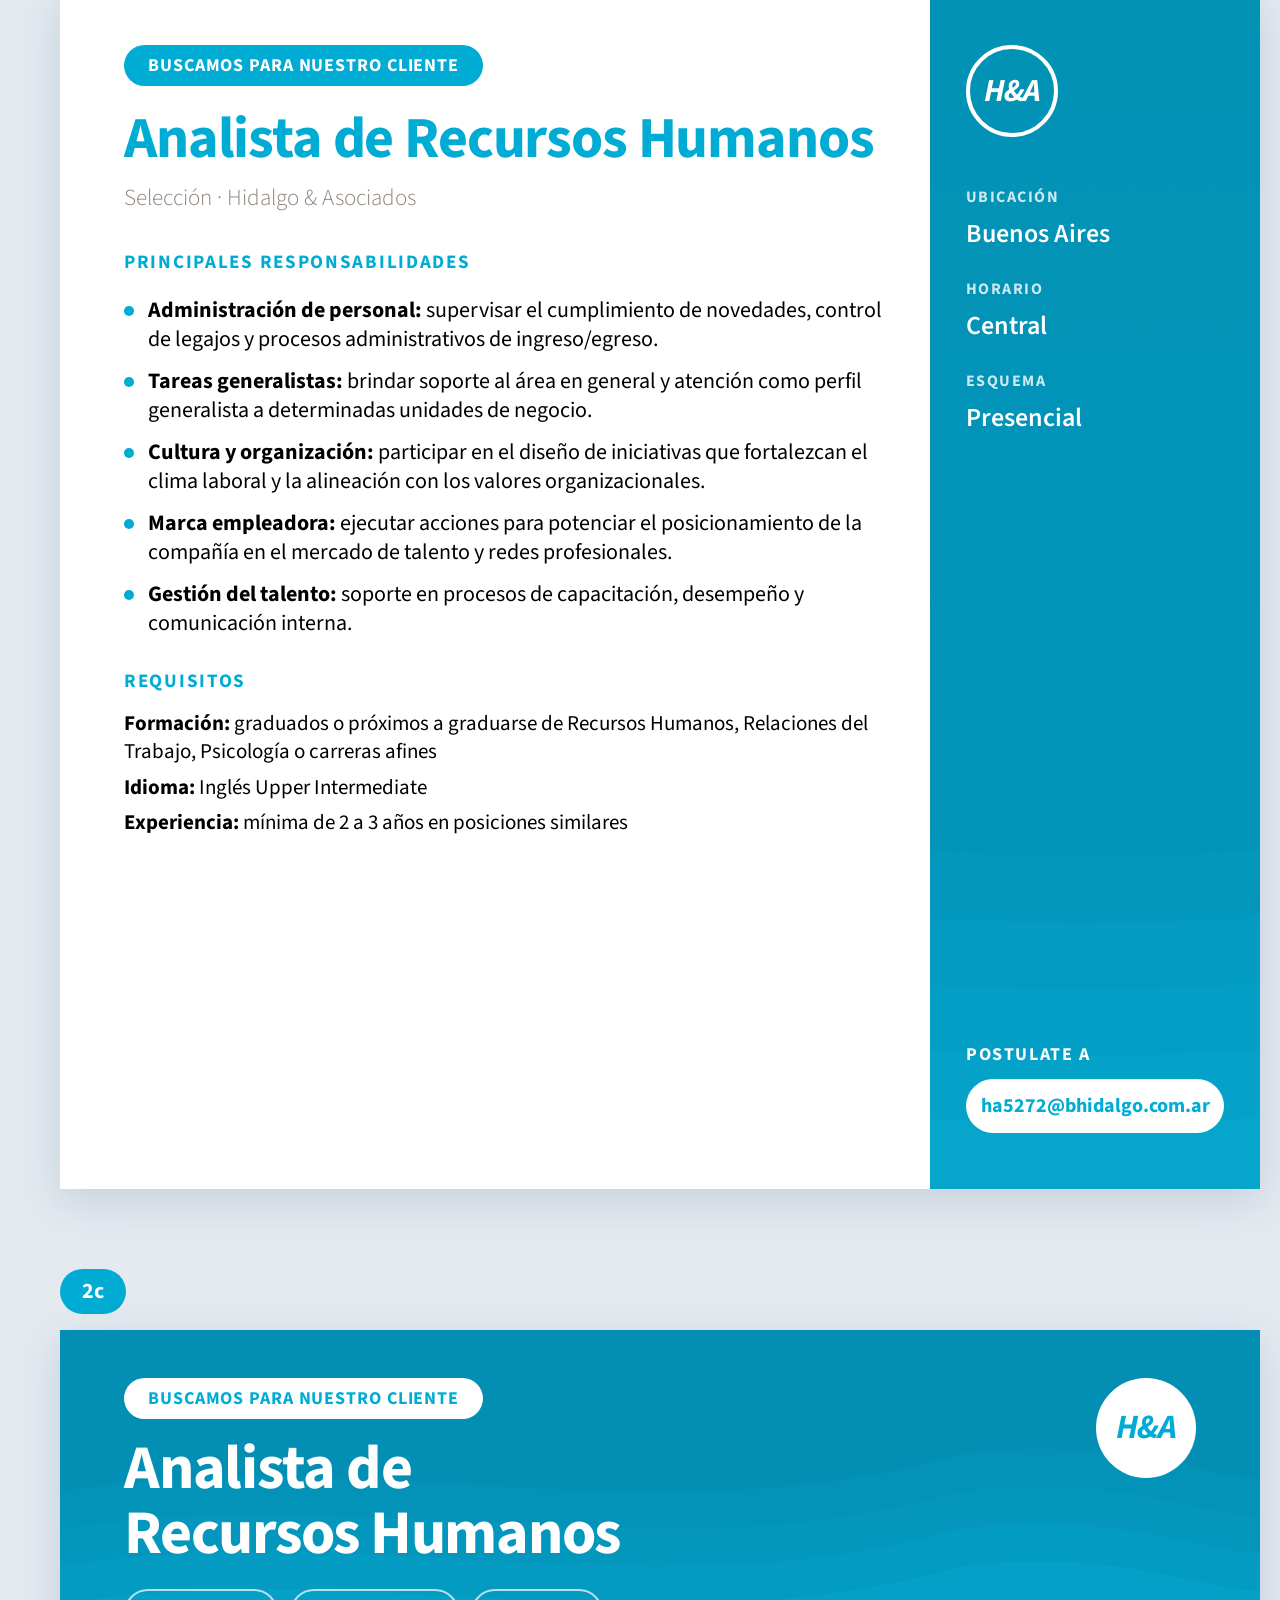
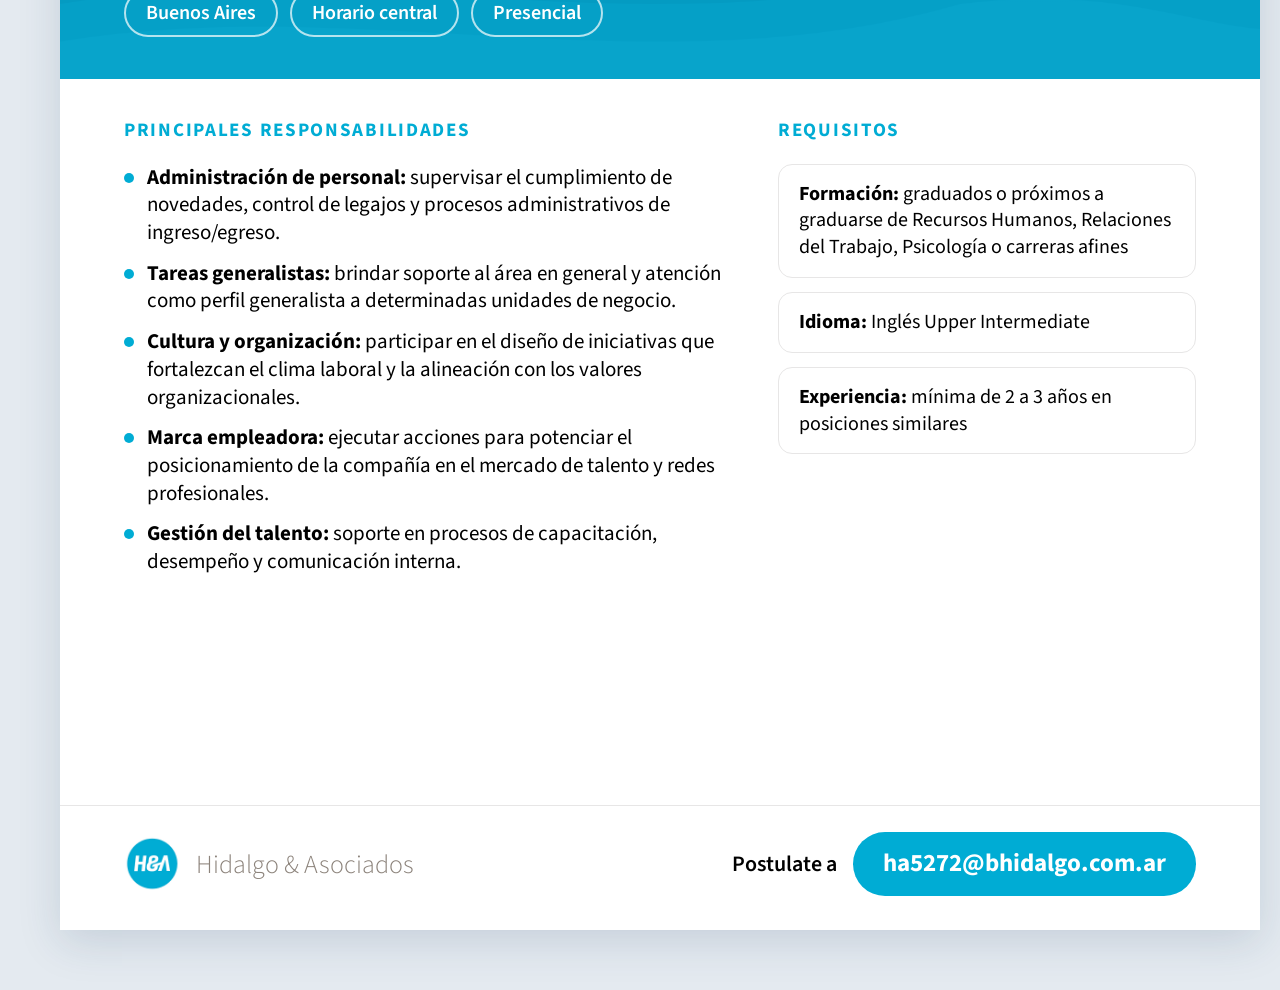
==== commit e0a66487: "Add per-field and clear-all buttons; trim canvas to 2a/2b/2c only Generador de placas: each field no" ====
--- a/publicaciones-linkedin.html
+++ b/publicaciones-linkedin.html
@@ -158,151 +158,5 @@
   </div>
 
 </section>
-
-<section data-screen-label="Turno 1 — Analista de RRHH" style="display:flex; flex-wrap:wrap; gap:80px; padding:60px; align-items:flex-start; background:#EDF1F5;">
-
-  <!-- ═══════════ OPCIÓN 1a — Clásica blanca (Layout L2) ═══════════ -->
-  <div id="1a" style="display:flex; flex-direction:column; gap:16px;">
-    <a href="#1a" style="display:inline-flex; align-self:flex-start; background:#00ACD4; color:#FFFFFF; font-family:'Source Sans Pro',Arial,sans-serif; font-weight:700; font-size:22px; padding:6px 22px; border-radius:9999px; text-decoration:none;">1a</a>
-    <div data-screen-label="Opción 1a" style="width:1200px; height:1200px; background:#FFFFFF; position:relative; overflow:hidden; font-family:'Source Sans Pro',Arial,sans-serif; box-shadow:0 12px 40px rgba(30,58,95,0.15); display:flex; flex-direction:column;">
-      <!-- Header -->
-      <div style="padding:64px 72px 0 72px; display:flex; justify-content:space-between; align-items:flex-start;">
-        <div style="display:flex; flex-direction:column; gap:20px;">
-          <div style="display:inline-flex; align-self:flex-start; background:#00ACD4; color:#FFFFFF; border-radius:9999px; padding:8px 28px; font-size:21px; font-weight:700; letter-spacing:0.05em; text-transform:uppercase;">Búsqueda laboral</div>
-          <div style="font-size:74px; font-weight:700; line-height:1.05; letter-spacing:-0.02em; color:#00ACD4;">Analista de<br>Recursos Humanos</div>
-        </div>
-        <img src="assets/logo-consultora.png" alt="H&amp;A" style="width:120px; height:120px;">
-      </div>
-      <!-- Meta row -->
-      <div style="margin:40px 72px 0 72px; display:flex; gap:16px;">
-        <div style="border:2px solid #00ACD4; color:#00ACD4; border-radius:9999px; padding:10px 26px; font-size:24px; font-weight:600;">Buenos Aires</div>
-        <div style="border:2px solid #00ACD4; color:#00ACD4; border-radius:9999px; padding:10px 26px; font-size:24px; font-weight:600;">Horario central</div>
-        <div style="border:2px solid #00ACD4; color:#00ACD4; border-radius:9999px; padding:10px 26px; font-size:24px; font-weight:600;">Esquema presencial</div>
-      </div>
-      <!-- Body -->
-      <div style="flex:1; padding:48px 72px 0 72px; display:flex; flex-direction:column; gap:28px;">
-        <div style="font-size:22px; font-weight:700; text-transform:uppercase; letter-spacing:0.09em; color:#00ACD4;">Principales responsabilidades</div>
-        <div style="display:flex; flex-direction:column; gap:22px; font-size:27px; line-height:1.4; color:#000000;">
-          <div style="display:flex; gap:18px;"><div style="width:12px; height:12px; border-radius:50%; background:#00ACD4; margin-top:12px; flex-shrink:0;"></div><div><strong>Administración de personal:</strong> novedades, control de legajos y procesos de ingreso/egreso.</div></div>
-          <div style="display:flex; gap:18px;"><div style="width:12px; height:12px; border-radius:50%; background:#00ACD4; margin-top:12px; flex-shrink:0;"></div><div><strong>Soporte generalista</strong> a determinadas unidades de negocio.</div></div>
-          <div style="display:flex; gap:18px;"><div style="width:12px; height:12px; border-radius:50%; background:#00ACD4; margin-top:12px; flex-shrink:0;"></div><div><strong>Cultura y organización:</strong> iniciativas de clima laboral y valores.</div></div>
-          <div style="display:flex; gap:18px;"><div style="width:12px; height:12px; border-radius:50%; background:#00ACD4; margin-top:12px; flex-shrink:0;"></div><div><strong>Marca empleadora:</strong> posicionamiento en el mercado de talento.</div></div>
-          <div style="display:flex; gap:18px;"><div style="width:12px; height:12px; border-radius:50%; background:#00ACD4; margin-top:12px; flex-shrink:0;"></div><div><strong>Gestión del talento:</strong> capacitación, desempeño y comunicación interna.</div></div>
-        </div>
-        <div style="height:2px; background:#E7E6E6; margin-top:6px;"></div>
-        <div style="display:flex; gap:56px;">
-          <div style="font-size:22px; font-weight:700; text-transform:uppercase; letter-spacing:0.09em; color:#00ACD4; padding-top:4px; flex-shrink:0;">Requisitos</div>
-          <div style="display:flex; flex-direction:column; gap:10px; font-size:26px; line-height:1.4; color:#000000;">
-            <div>Graduados o próximos a graduarse de RRHH, Relaciones del Trabajo, Psicología o afines</div>
-            <div>Inglés Upper Intermediate · Experiencia de 2 a 3 años en posiciones similares</div>
-          </div>
-        </div>
-      </div>
-      <!-- Footer -->
-      <div style="background:#00ACD4; padding:36px 72px; display:flex; justify-content:space-between; align-items:center;">
-        <div style="color:#FFFFFF; font-size:26px; font-weight:600;">Postulate enviando tu CV a</div>
-        <div style="background:#FFFFFF; color:#00ACD4; border-radius:9999px; padding:14px 36px; font-size:30px; font-weight:700;">ha5272@bhidalgo.com.ar</div>
-      </div>
-    </div>
-  </div>
-
-  <!-- ═══════════ OPCIÓN 1b — Panel lateral celeste (Layout L4) ═══════════ -->
-  <div id="1b" style="display:flex; flex-direction:column; gap:16px;">
-    <a href="#1b" style="display:inline-flex; align-self:flex-start; background:#00ACD4; color:#FFFFFF; font-family:'Source Sans Pro',Arial,sans-serif; font-weight:700; font-size:22px; padding:6px 22px; border-radius:9999px; text-decoration:none;">1b</a>
-    <div data-screen-label="Opción 1b" style="width:1200px; height:1200px; background:#FFFFFF; position:relative; overflow:hidden; font-family:'Source Sans Pro',Arial,sans-serif; box-shadow:0 12px 40px rgba(30,58,95,0.15); display:flex;">
-      <!-- Columna contenido -->
-      <div style="flex:1; padding:72px 56px 64px 72px; display:flex; flex-direction:column;">
-        <div style="display:inline-flex; align-self:flex-start; background:#00ACD4; color:#FFFFFF; border-radius:9999px; padding:8px 26px; font-size:20px; font-weight:700; letter-spacing:0.05em; text-transform:uppercase;">Búsqueda laboral</div>
-        <div style="font-size:68px; font-weight:700; line-height:1.08; letter-spacing:-0.02em; color:#00ACD4; margin-top:28px;">Analista de Recursos Humanos</div>
-        <div style="font-size:26px; font-weight:300; color:#8C837B; margin-top:14px;">Sumate al equipo de Hidalgo &amp; Asociados</div>
-        <div style="font-size:21px; font-weight:700; text-transform:uppercase; letter-spacing:0.09em; color:#00ACD4; margin-top:52px;">Principales responsabilidades</div>
-        <div style="display:flex; flex-direction:column; gap:20px; font-size:26px; line-height:1.4; color:#000000; margin-top:24px;">
-          <div style="display:flex; gap:16px;"><div style="width:11px; height:11px; border-radius:50%; background:#00ACD4; margin-top:12px; flex-shrink:0;"></div><div><strong>Administración de personal:</strong> novedades, legajos e ingreso/egreso.</div></div>
-          <div style="display:flex; gap:16px;"><div style="width:11px; height:11px; border-radius:50%; background:#00ACD4; margin-top:12px; flex-shrink:0;"></div><div><strong>Soporte generalista</strong> a unidades de negocio.</div></div>
-          <div style="display:flex; gap:16px;"><div style="width:11px; height:11px; border-radius:50%; background:#00ACD4; margin-top:12px; flex-shrink:0;"></div><div><strong>Cultura y organización:</strong> clima laboral y valores.</div></div>
-          <div style="display:flex; gap:16px;"><div style="width:11px; height:11px; border-radius:50%; background:#00ACD4; margin-top:12px; flex-shrink:0;"></div><div><strong>Marca empleadora:</strong> posicionamiento en el mercado de talento.</div></div>
-          <div style="display:flex; gap:16px;"><div style="width:11px; height:11px; border-radius:50%; background:#00ACD4; margin-top:12px; flex-shrink:0;"></div><div><strong>Gestión del talento:</strong> capacitación, desempeño y comunicación interna.</div></div>
-        </div>
-        <div style="font-size:21px; font-weight:700; text-transform:uppercase; letter-spacing:0.09em; color:#00ACD4; margin-top:48px;">Requisitos</div>
-        <div style="display:flex; flex-direction:column; gap:12px; font-size:25px; line-height:1.4; color:#000000; margin-top:20px;">
-          <div>Graduados o próximos a graduarse de RRHH, Relaciones del Trabajo, Psicología o afines</div>
-          <div>Inglés Upper Intermediate · 2 a 3 años de experiencia en posiciones similares</div>
-        </div>
-      </div>
-      <!-- Panel celeste -->
-      <div style="width:340px; background:#00ACD4; position:relative; display:flex; flex-direction:column; padding:64px 40px; color:#FFFFFF;">
-        <div style="position:absolute; inset:0; background-image:url('assets/bg-olas-apiladas.png'); background-size:cover; background-position:center; opacity:0.18;"></div>
-        <div style="position:relative; display:flex; flex-direction:column; gap:36px; flex:1;">
-          <div style="width:96px; height:96px; border-radius:50%; border:4px solid #FFFFFF; display:flex; align-items:center; justify-content:center; font-weight:700; font-style:italic; font-size:34px; letter-spacing:-1px;">H&amp;A</div>
-          <div style="display:flex; flex-direction:column; gap:28px; margin-top:24px;">
-            <div><div style="font-size:17px; font-weight:700; text-transform:uppercase; letter-spacing:0.09em; opacity:0.8;">Ubicación</div><div style="font-size:27px; font-weight:600; margin-top:6px;">Buenos Aires</div></div>
-            <div><div style="font-size:17px; font-weight:700; text-transform:uppercase; letter-spacing:0.09em; opacity:0.8;">Horario</div><div style="font-size:27px; font-weight:600; margin-top:6px;">Central</div></div>
-            <div><div style="font-size:17px; font-weight:700; text-transform:uppercase; letter-spacing:0.09em; opacity:0.8;">Esquema</div><div style="font-size:27px; font-weight:600; margin-top:6px;">Presencial</div></div>
-          </div>
-          <div style="margin-top:auto; display:flex; flex-direction:column; gap:12px;">
-            <div style="font-size:19px; font-weight:700; text-transform:uppercase; letter-spacing:0.09em;">Postulate a</div>
-            <div style="background:#FFFFFF; color:#00ACD4; border-radius:9999px; padding:12px 8px; font-size:21px; font-weight:700; text-align:center;">ha5272@bhidalgo.com.ar</div>
-          </div>
-        </div>
-      </div>
-    </div>
-  </div>
-
-  <!-- ═══════════ OPCIÓN 1c — Portada celeste full (Layout L1) ═══════════ -->
-  <div id="1c" style="display:flex; flex-direction:column; gap:16px;">
-    <a href="#1c" style="display:inline-flex; align-self:flex-start; background:#00ACD4; color:#FFFFFF; font-family:'Source Sans Pro',Arial,sans-serif; font-weight:700; font-size:22px; padding:6px 22px; border-radius:9999px; text-decoration:none;">1c</a>
-    <div data-screen-label="Opción 1c" style="width:1200px; height:1200px; background:#FFFFFF; position:relative; overflow:hidden; font-family:'Source Sans Pro',Arial,sans-serif; box-shadow:0 12px 40px rgba(30,58,95,0.15); display:flex; flex-direction:column;">
-      <!-- Hero celeste -->
-      <div style="background:#00ACD4; position:relative; padding:64px 72px 56px 72px; color:#FFFFFF; overflow:hidden;">
-        <div style="position:absolute; inset:0; background-image:url('assets/bg-olas-apiladas.png'); background-size:cover; background-position:center bottom; opacity:0.22;"></div>
-        <div style="position:relative; display:flex; justify-content:space-between; align-items:flex-start;">
-          <div style="display:flex; flex-direction:column; gap:22px;">
-            <div style="display:inline-flex; align-self:flex-start; background:#FFFFFF; color:#00ACD4; border-radius:9999px; padding:8px 26px; font-size:20px; font-weight:700; letter-spacing:0.05em; text-transform:uppercase;">Búsqueda laboral</div>
-            <div style="font-size:76px; font-weight:700; line-height:1.05; letter-spacing:-0.02em;">Analista de<br>Recursos Humanos</div>
-            <div style="display:flex; gap:14px; margin-top:8px;">
-              <div style="border:2px solid rgba(255,255,255,0.7); border-radius:9999px; padding:8px 22px; font-size:22px; font-weight:600;">Buenos Aires</div>
-              <div style="border:2px solid rgba(255,255,255,0.7); border-radius:9999px; padding:8px 22px; font-size:22px; font-weight:600;">Horario central</div>
-              <div style="border:2px solid rgba(255,255,255,0.7); border-radius:9999px; padding:8px 22px; font-size:22px; font-weight:600;">Presencial</div>
-            </div>
-          </div>
-          <div style="width:110px; height:110px; border-radius:50%; background:#FFFFFF; display:flex; align-items:center; justify-content:center; color:#00ACD4; font-weight:700; font-style:italic; font-size:38px; letter-spacing:-1px; flex-shrink:0;">H&amp;A</div>
-        </div>
-      </div>
-      <!-- Cuerpo dos columnas -->
-      <div style="flex:1; padding:56px 72px 0 72px; display:grid; grid-template-columns:1.5fr 1fr; gap:64px;">
-        <div>
-          <div style="font-size:21px; font-weight:700; text-transform:uppercase; letter-spacing:0.09em; color:#00ACD4;">Principales responsabilidades</div>
-          <div style="display:flex; flex-direction:column; gap:20px; font-size:25px; line-height:1.4; color:#000000; margin-top:26px;">
-            <div style="display:flex; gap:16px;"><div style="width:11px; height:11px; border-radius:50%; background:#00ACD4; margin-top:11px; flex-shrink:0;"></div><div><strong>Administración de personal:</strong> novedades, legajos e ingreso/egreso.</div></div>
-            <div style="display:flex; gap:16px;"><div style="width:11px; height:11px; border-radius:50%; background:#00ACD4; margin-top:11px; flex-shrink:0;"></div><div><strong>Soporte generalista</strong> a unidades de negocio.</div></div>
-            <div style="display:flex; gap:16px;"><div style="width:11px; height:11px; border-radius:50%; background:#00ACD4; margin-top:11px; flex-shrink:0;"></div><div><strong>Cultura y organización:</strong> clima laboral y valores.</div></div>
-            <div style="display:flex; gap:16px;"><div style="width:11px; height:11px; border-radius:50%; background:#00ACD4; margin-top:11px; flex-shrink:0;"></div><div><strong>Marca empleadora:</strong> posicionamiento en el mercado de talento.</div></div>
-            <div style="display:flex; gap:16px;"><div style="width:11px; height:11px; border-radius:50%; background:#00ACD4; margin-top:11px; flex-shrink:0;"></div><div><strong>Gestión del talento:</strong> capacitación, desempeño y comunicación interna.</div></div>
-          </div>
-        </div>
-        <div style="display:flex; flex-direction:column;">
-          <div style="font-size:21px; font-weight:700; text-transform:uppercase; letter-spacing:0.09em; color:#00ACD4;">Requisitos</div>
-          <div style="display:flex; flex-direction:column; gap:18px; font-size:24px; line-height:1.4; color:#000000; margin-top:26px;">
-            <div style="border:1px solid #E7E6E6; border-radius:14px; padding:20px 24px;">Graduados o próximos a graduarse de RRHH, Relaciones del Trabajo o Psicología</div>
-            <div style="border:1px solid #E7E6E6; border-radius:14px; padding:20px 24px;">Inglés Upper Intermediate</div>
-            <div style="border:1px solid #E7E6E6; border-radius:14px; padding:20px 24px;">2 a 3 años de experiencia en posiciones similares</div>
-          </div>
-        </div>
-      </div>
-      <!-- Footer -->
-      <div style="padding:36px 72px 48px 72px; display:flex; justify-content:space-between; align-items:center; border-top:1px solid #E7E6E6; margin-top:40px;">
-        <div style="display:flex; align-items:center; gap:16px;">
-          <img src="assets/logo-consultora.png" alt="H&amp;A" style="width:64px; height:64px;">
-          <div style="font-weight:300; font-size:28px; color:#8C837B;">Hidalgo &amp; Asociados</div>
-        </div>
-        <div style="display:flex; align-items:center; gap:18px;">
-          <div style="font-size:24px; font-weight:600; color:#000000;">Postulate a</div>
-          <div style="background:#00ACD4; color:#FFFFFF; border-radius:9999px; padding:14px 34px; font-size:27px; font-weight:700;">ha5272@bhidalgo.com.ar</div>
-        </div>
-      </div>
-    </div>
-  </div>
-
-</section>
 </body>
 </html>
